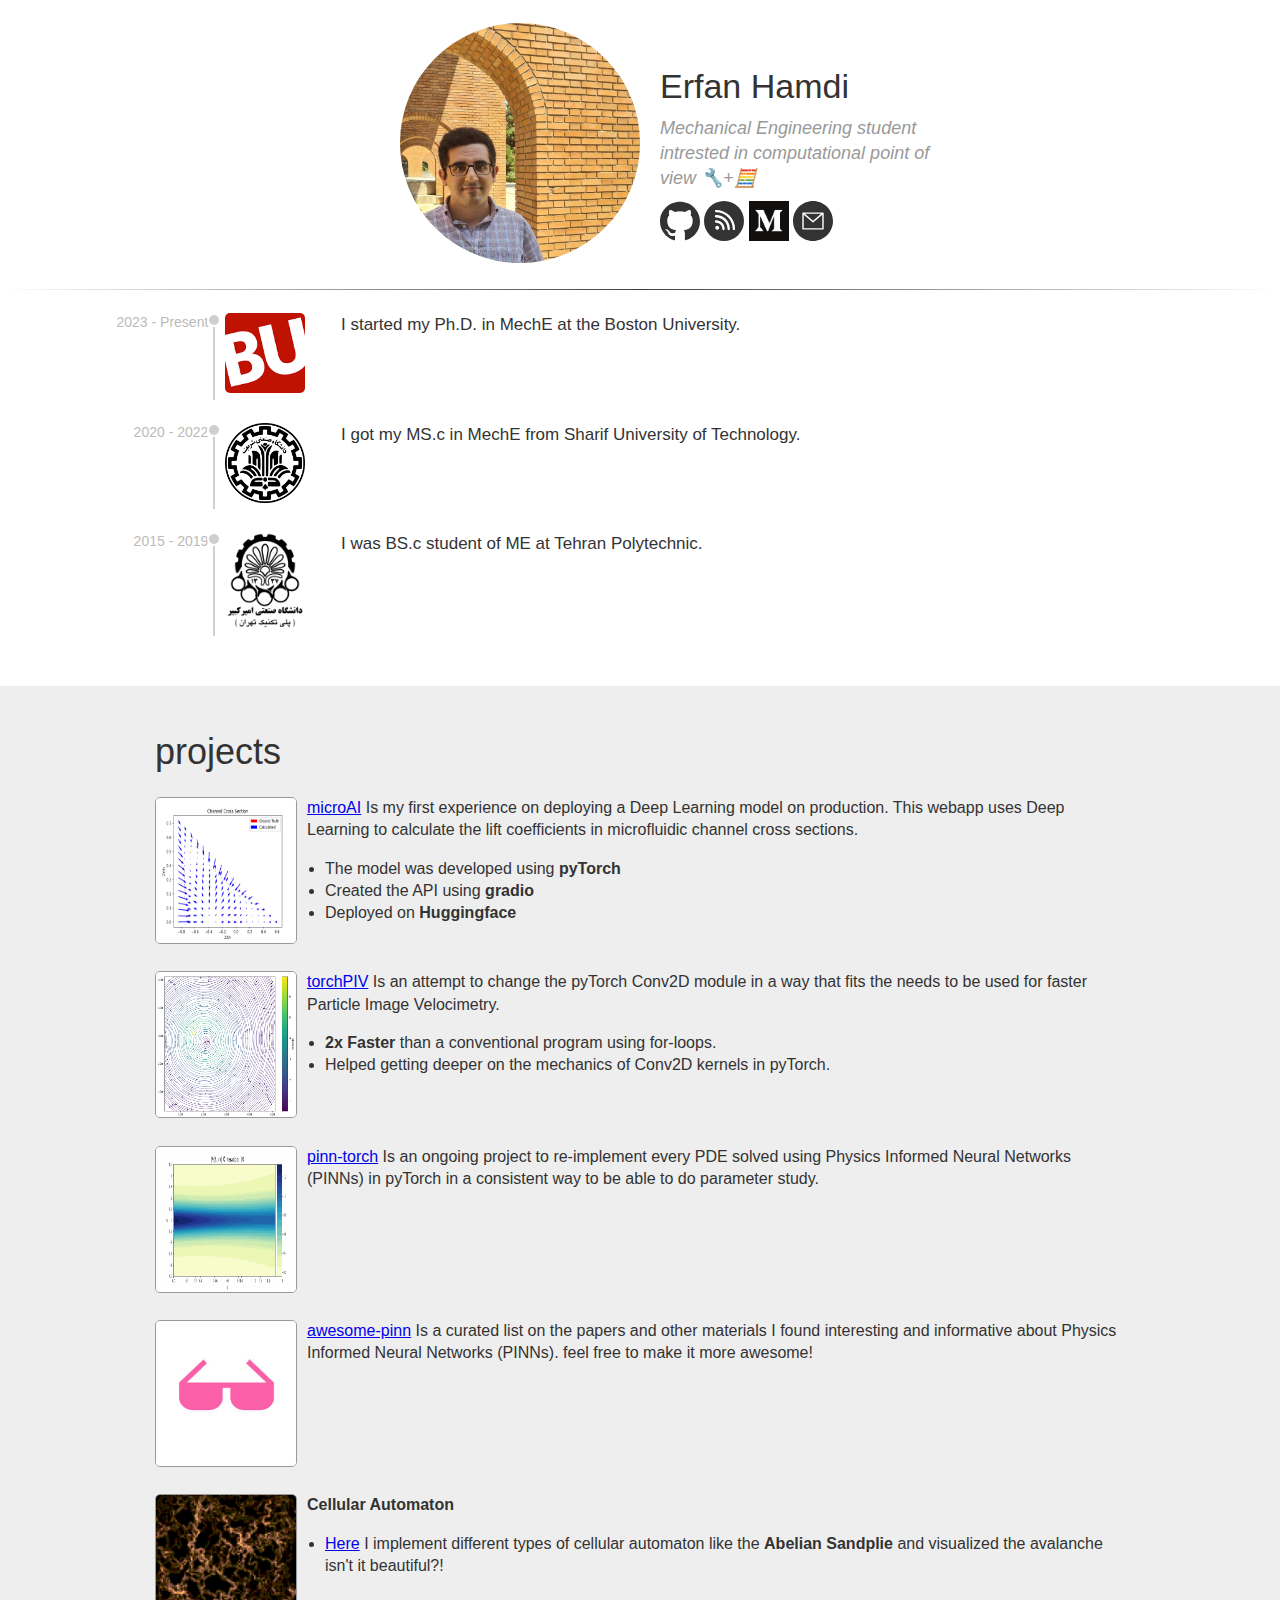
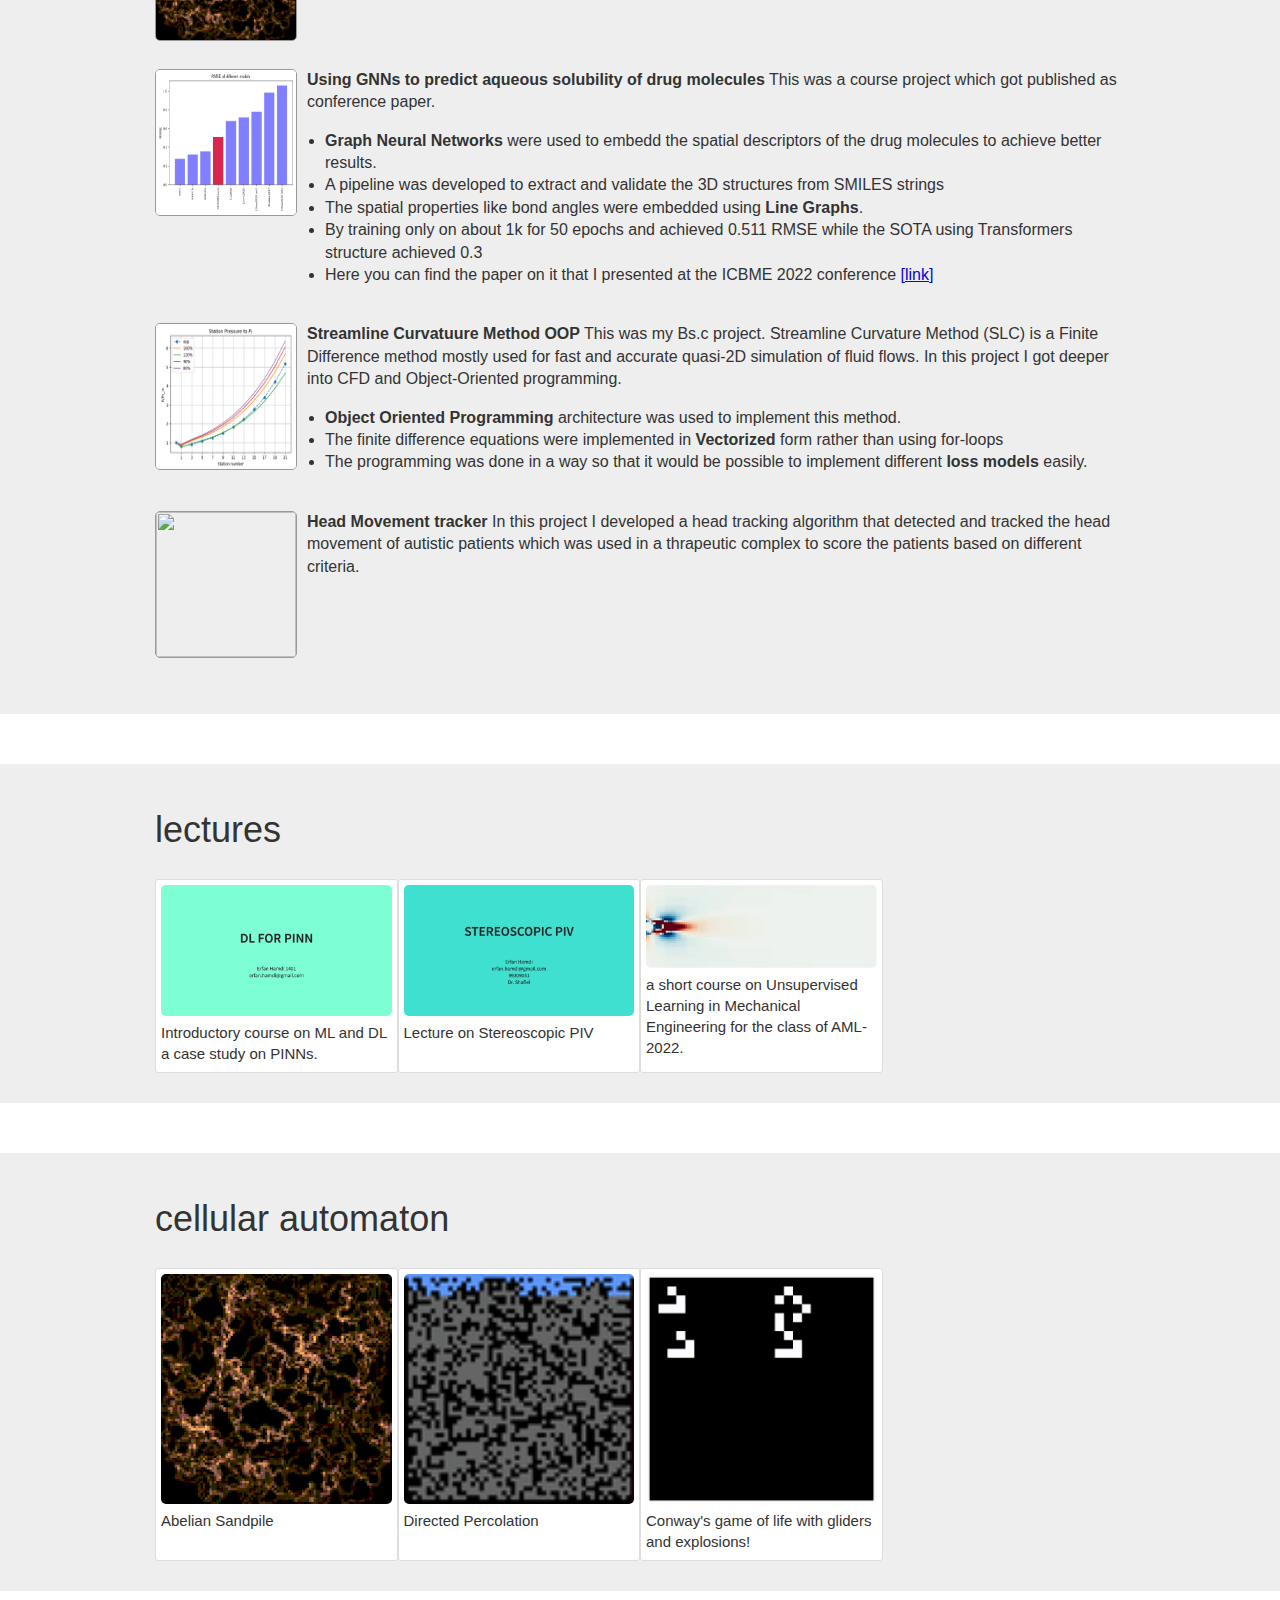
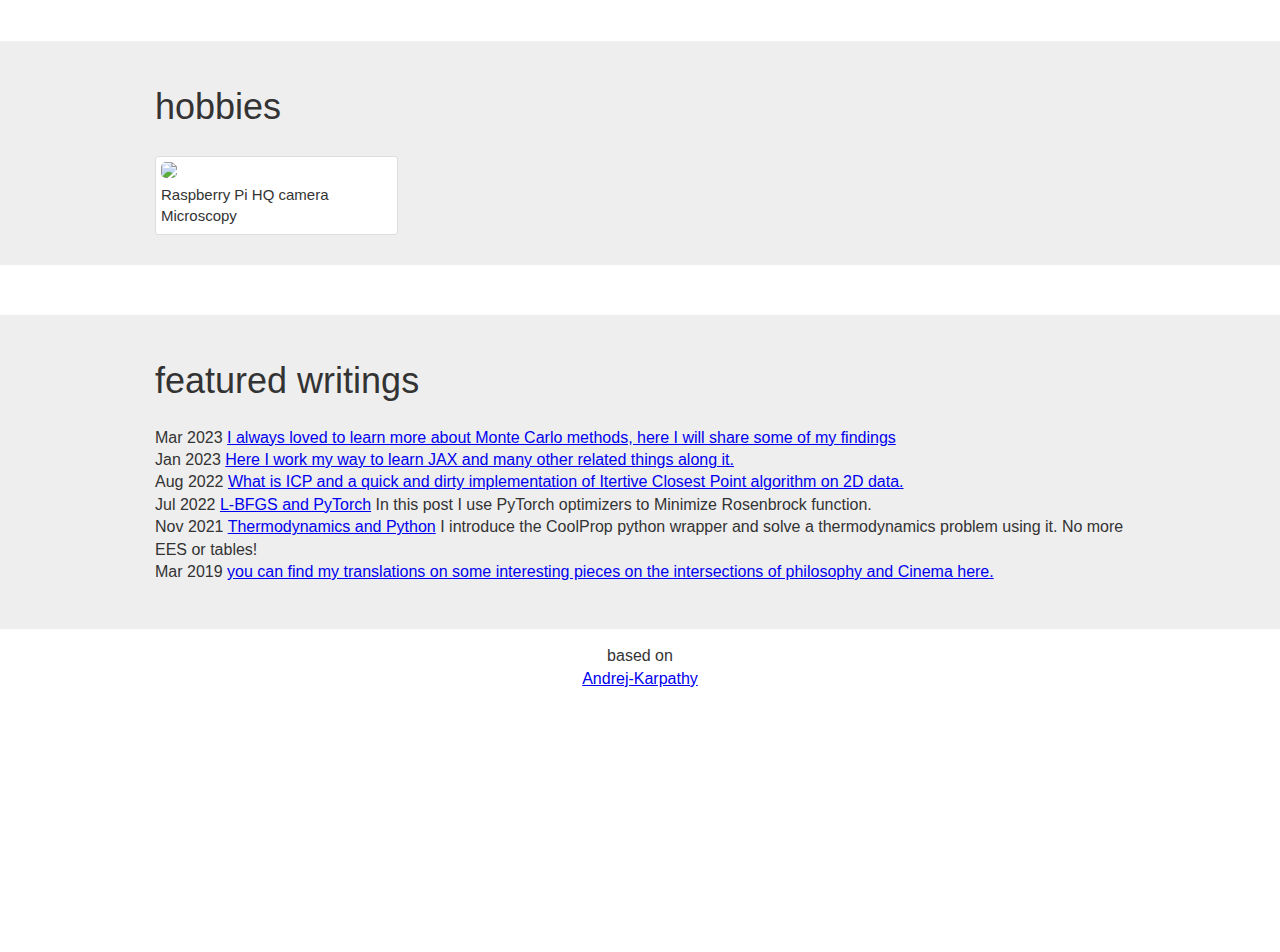
==== index.html @ 917ea9d3 "added bu to resume" ====
<!DOCTYPE html>
<!-- saved from url=(0020)https://karpathy.ai/ -->
<html lang="en"><head><meta http-equiv="Content-Type" content="text/html; charset=UTF-8">
    
    <meta name="viewport" content="width=device-width, initial-scale=1, shrink-to-fit=no">
    <title>Erfan Hamdi</title>
    <link rel="stylesheet" type="text/css" href="./erfan_files/style.css">
    <base target="_blank">
  </head>
  <body data-new-gr-c-s-check-loaded="14.1067.0" data-gr-ext-installed="">

    <!-- idea: have a javascript animated loss function converging in the header? :p -->
    <div id="dhead" class="container">
      <div class="row">
        <div id="dpic">
        <img src="./erfan_files/prof_pict.jpg" class="ppic">
        </div>
        <div id="ddesc">
          <h1>Erfan Hamdi</h1>
          <h2>Mechanical Engineering student intrested in computational point of view 🔧+🧮</h2>
          <div id="dico">
            <!-- <a href="https://twitter.com/karpathy"><img src="./erfan_files/ctwitter.svg" class="iico"></a> -->
            <a href="https://github.com/erfanhamdi"><img src="./erfan_files/cgithub.svg" class="iico"></a>
            <a href="https://erfanhamdi.github.io/"><img src="./erfan_files/crss.svg" class="iico"></a>
            <a href="https://medium.com/@erfan.hamdi"><img src="./erfan_files/medium.png" class="iico"></a>
            <img src="./erfan_files/cemail.svg" style="cursor: pointer;" class="iico" id="iemail" title="click to reveal">
          </div>
          <div id="demail"></div> <!-- will reveal email -->
        </div>
      </div>
    </div>

    <hr>

    <!-- <div id="history" class="container">
      <div class="entry row">
        <div class="timespan">
          2021 - 2022
        </div>
        <div class="ico">
          <div class="entry-dot"></div>
          <img src="./erfan_files/opal-logo.jpeg">
        </div>
        <div class="desc">
          <div class="htxt">
            </div>
        </div>
      </div> -->

      <div class="entry row">
        <div class="timespan">
          2023 - Present
        </div>
        <div class="ico">
          <div class="entry-dot"></div>
          <img src="./erfan_files/bu-logo.png">
        </div>
        <div class="desc">
          I started my Ph.D. in MechE at the Boston University.
        </div>
      </div>

      <div class="entry row">
        <div class="timespan">
          2020 - 2022
        </div>
        <div class="ico">
          <div class="entry-dot"></div>
          <img src="./erfan_files/sharif.png">
        </div>
        <div class="desc">
          I got my MS.c in MechE from Sharif University of Technology.
        </div>
      </div>

      <div class="entry row">
        <div class="timespan">
          2015 - 2019
        </div>
        <div class="ico">
          <div class="entry-dot"></div>
          <img src="./erfan_files/amirkabir.png">
        </div>
        <div class="desc">
          I was BS.c student of ME at Tehran Polytechnic. 
        </div>
      </div>
    </div>

    <!-- <div style="background-color: #eee; padding-top: 1px; margin-top: 10px;">
      <div id="featured-talks" class="container">
        <div class="ctitle">featured talks</div>
        <div class="row">
          <div class="card">
            <a href="https://www.therobotbrains.ai/who-is-andrej-karpathy">
              <div class="ccimg"><img src="./erfan_files/robotbrains.jpg"></div>
            </a>
            <div class="cdesc">Robot Brains podcast with Pieter Abbeel</div>
          </div>
          <div class="card">
            <a href="https://youtu.be/j0z4FweCy4M?t=2900">
              <div class="ccimg"><img src="./erfan_files/aiday.jpg"></div>
            </a>
            <div class="cdesc">Tesla AI Day 2021</div>
          </div>
          <div class="card">
            <a href="https://www.youtube.com/watch?v=g6bOwQdCJrc">
              <div class="ccimg"><img src="./erfan_files/cvpr2021.png"></div>
            </a>
            <div class="cdesc">AI for Full Self-Driving @ CVPR 2021</div>
          </div>
          <div class="card">
            <a href="https://www.youtube.com/watch?v=hx7BXih7zx8">
              <div class="ccimg"><img src="./erfan_files/scaledml2020.png"></div>
            </a>
            <div class="cdesc">AI for Full Self-Driving @ ScaledML 2020</div>
          </div>
          <div class="card">
            <a href="https://www.youtube.com/watch?v=Ucp0TTmvqOE&amp;feature=youtu.be&amp;t=6678">
              <div class="ccimg"><img src="./erfan_files/auto_2.38.42_narrow.png"></div>
            </a>
            <div class="cdesc">Tesla Autonomy Day 2019</div>
          </div>
          <div class="card">
            <a href="https://slideslive.com/38917690/multitask-learning-in-the-wilderness">
              <div class="ccimg"><img src="./erfan_files/multitask.png"></div>
            </a>
            <div class="cdesc">Multi-Task Learning in the Wilderness @ ICML 2019</div>
          </div>
          <div class="card">
            <a href="https://www.youtube.com/watch?v=oBklltKXtDE">
              <div class="ccimg"><img src="./erfan_files/pytorch_devcon_2019.jpg"></div>
            </a>
            <div class="cdesc">PyTorch at Tesla @ PyTorch DevCon 2019</div>
          </div>
          <div class="card">
            <a href="https://www.youtube.com/watch?v=y57wwucbXR8">
              <div class="ccimg"><img src="./erfan_files/software20.png"></div>
            </a>
            <div class="cdesc">Building the Software 2.0 stack @ Spark-AI 2018</div>
          </div>

          <div class="card">
            <a href="http://videos.re-work.co/videos/344-interview-with-andrej-karpathy-openai">
              <div class="ccimg"><img src="./erfan_files/rework.png"></div>
            </a>
            <div class="cdesc">2017 RE•WORK Summit with Nathan Benaich</div>
          </div>

          <div class="card">
            <a href="https://www.youtube.com/watch?v=xxu4IqwKw0w">
              <div class="ccimg"><img src="./erfan_files/deeplearningai.png"></div>
            </a>
            <div class="cdesc">2017 "Heroes of Deep Learning" with Andrew Ng</div>
          </div>

          <div class="card">
            <a href="https://www.youtube.com/watch?v=tqrcjHuNdmQ">
              <div class="ccimg"><img src="./erfan_files/drlbootcamp.png"></div>
            </a>
            <div class="cdesc">2017 Deep RL Bootcamp with Pieter Abbeel et al</div>
          </div>

          <div class="card">
            <a href="https://www.youtube.com/watch?v=u6aEYuemt0M">
              <div class="ccimg"><img src="./erfan_files/convlecture.png"></div>
            </a>
            <div class="cdesc">2016 Bay Area Deep Learning School: CNNs</div>
          </div>

          <div class="card">
            <a href="https://www.youtube.com/watch?v=CYwK8bQprBY">
              <div class="ccimg"><img src="./erfan_files/cvpr2016_talk.jpg"></div>
            </a>
            <div class="cdesc">Deep Learning Workshop @ CVPR 2016</div>
          </div>

          <div class="card">
            <a href="https://www.youtube.com/watch?v=qPcCk1V1JO8">
              <div class="ccimg"><img src="./erfan_files/rework_talk.jpg"></div>
            </a>
            <div class="cdesc">RE•WORK Deep Learning Summit 2016</div>
          </div>

          <div class="card">
            <a href="https://www.youtube.com/watch?v=8AnV7xAvpLQ&amp;feature=youtu.be&amp;t=4m15s">
              <div class="ccimg"><img src="./erfan_files/nvidia_gtc_2015.jpg"></div>
            </a>
            <div class="cdesc">NVIDIA GTC Keynote 2015 with Jensen Huang</div>
          </div>
        </div>
      </div>
    </div> -->


    <div style="background-color: #eee; padding-top: 1px; margin-top: 50px; padding-bottom: 30px;">
      <div id="pet-projects" class="container">
        <div class="ctitle">projects</div>
        
        <div class="project">
          <div class="pico"><img src="./erfan_files/quiver_plot_two.png"></div>
          <!-- <div class="pdesc"><a href="https://github.com/karpathy/micrograd">microAI</a> is a tiny scalar-valued autograd engine (with a bite! :)). It implements backpropagation (reverse-mode autodiff) over a dynamically built DAG and a small neural networks library on top of it with a PyTorch-like API.</div> -->
          <div class="pdesc"><a href=https://erfanhamdi.github.io/microAI/> microAI</a> Is my first experience on deploying a Deep Learning model on production. This webapp uses Deep Learning to calculate the lift coefficients in microfluidic channel cross sections.
            <ul><li>The model was developed using <b>pyTorch</b></li>
              <li>Created the API using <b>gradio</b></li>
              <li>Deployed on <b>Huggingface</b></li></ul></div>
              <div class="pend"></div>
            </div>
            
            <div class="project">
              <div class="pico"><img src="./erfan_files/piv_torch.png"></div>
              <div class="pdesc"><a href="https://github.com/erfanhamdi/torch_PIV">torchPIV</a> Is an attempt to change the pyTorch Conv2D module in a way that fits the needs to be used for faster Particle Image Velocimetry.
                <ul><li><b>2x Faster</b> than a conventional program using for-loops.</li>
                  <li>Helped getting deeper on the mechanics of Conv2D kernels in pyTorch.</li></ul></div>
                  <div class="pend"></div>
                </div>
                
                <div class="project">
                  <div class="pico"><img src="./erfan_files/convergence.gif"></div>
                  <div class="pdesc"><a href="https://github.com/erfanhamdi/pinn-torch">pinn-torch</a> Is an ongoing project to re-implement every PDE solved using Physics Informed Neural Networks (PINNs) in pyTorch in a consistent way to be able to do parameter study.</div>
                  <div class="pend"></div>
                </div>
                <div class="project">
                  <div class="pico"><img src="./erfan_files/awesome.jpeg"></div>
                  <div class="pdesc"><a href="https://github.com/erfanhamdi/awesome-pinn">awesome-pinn</a> Is a curated list on the papers and other materials I found interesting and informative about Physics Informed Neural Networks (PINNs). feel free to make it more awesome!</div>
                  <div class="pend"></div>
                </div>      

                <div class="project">
                  <div class="pico"><img src="./erfan_files/sandpile_copper.gif"></div>
                  <div class="pdesc"><b>Cellular Automaton</b>
                    <ul><li><a href="https://github.com/erfanhamdi/cphy_problems/blob/main/abelian_sandpile/README.md">Here</a> I implement different types of cellular automaton like the <b>Abelian Sandplie</b> and visualized the avalanche isn't it beautiful?!</li>
                    </ul></div>
                      <div class="pend"></div>
                    </div>
                
                <div class="project">
                  <div class="pico"><img src="./erfan_files/gnn3.png"></div>
                  <div class="pdesc"><b>Using GNNs to predict aqueous solubility of drug molecules</b> This was a course project which got published as conference paper.
                    <ul><li><b>Graph Neural Networks</b> were used to embedd the spatial descriptors of the drug molecules to achieve better results.</li>
                      <li>A pipeline was developed to extract and validate the 3D structures from SMILES strings</li>
                      <li>The spatial properties like bond angles were embedded using <b>Line Graphs</b>.</li>
                      <li>By training only on about 1k for 50 epochs and achieved 0.511 RMSE while the SOTA using Transformers structure achieved 0.3</li>
                      <li>Here you can find the paper on it that I presented at the ICBME 2022 conference <a href="https://scholar.google.com/citations?view_op=view_citation&hl=en&user=sExOzpQAAAAJ&citation_for_view=sExOzpQAAAAJ:UeHWp8X0CEIC">[link]</a>
                    </ul></div>
                      <div class="pend"></div>
                    </div>

                <div class="project">
                  <div class="pico"><img src="./erfan_files/slc.png"></div>
                  <div class="pdesc"><b>Streamline Curvatuure Method OOP</b> This was my Bs.c project. Streamline Curvature Method (SLC) is a Finite Difference method mostly used for fast and accurate quasi-2D simulation of fluid flows. In this project I got deeper into CFD and Object-Oriented programming.
                    <ul><li><b>Object Oriented Programming</b> architecture was used to implement this method.</li>
                      <li>The finite difference equations were implemented in <b>Vectorized</b> form rather than using for-loops</li>
                      <li>The programming was done in a way so that it would be possible to implement different <b>loss models</b> easily.</li></ul></div>
                      <div class="pend"></div>
                    </div>
                  
                
                <div class="project">
                  <div class="pico"><img src="./erfan_files/follow_the_line.gif"></div>
                  <div class="pdesc"><b>Head Movement tracker</b> In this project I developed a head tracking algorithm that detected and tracked the head movement of autistic patients which was used in a thrapeutic complex to score the patients based on different criteria.
                  </div>
                      <div class="pend"></div>
                    </div>
                  </div>      
                </div>
                
                <!-- <div style="background-color: #eee; padding-top: 1px; margin-top: 50px; padding-bottom: 30px;">
                <div class="container">
                <div class="ctitle">lectures</div>

                  <div style="margin-top: 40pt; width: 50%; float: left;">
                  <figure>
                    <img src="./erfan_files/dlpinn.png" style="max-width:40%; border-radius:10px;">
                  <figcaption style="font-size: 15px;"> An introductory course on Machine Learning and Deep Learning a case study on PINNs.</figcaption>
                  </figure>
                  </div>

                  <div style="margin-top: 40pt; width: 50%; float: left;">
                    <figure>
                      <img src="./erfan_files/dlpinn.png" style="max-width:40%; border-radius:10px;">
                    <figcaption style="font-size: 15px;"> An introductory course on Machine Learning and Deep Learning a case study on PINNs.</figcaption>
                    </figure>
                    </div>
                </div>
              </div> -->
                
    <div style="background-color: #eee; padding-top: 1px; margin-top: 50px; padding-bottom: 30px;">
      <div class="container">
        <div class="ctitle">lectures</div>
<!-- fdf
        <div style="width: 50%; float: left;">
          <figure>
            <img src="./erfan_files/dlpinn.png" style="max-width:40%; border-radius:10px;">
          <figcaption style="font-size: 15px;"> An introductory course on Machine Learning and Deep Learning a case study on PINNs.</figcaption>
          </figure>
          </div> -->

          <div class="row">
            <div class="card">
              <a href="reveal_js_pres/ML_DL_PINN/index.html">
                <div class="ccimg"><img src="./erfan_files/dlpinn.png"></div>
              </a>
              <div class="cdesc">Introductory course on ML and DL a case study on PINNs.</div>
            </div>

              <div class="card">
                <a href="reveal_js_pres/PIV/index.html">
                  <div class="ccimg"><img src="./erfan_files/stereoscopicPIV.png"></div>
                </a>
                <div class="cdesc">Lecture on Stereoscopic PIV</div>
              </div>

              <div class="card">
                <a href="https://colab.research.google.com/drive/1lXcbajxRU-yDQmFO81ljwpp2Dw2L067q?usp=sharing">
                  <div class="ccimg"><img src="./erfan_files/vonkarman_inf.gif"></div>
                </a>
                <div class="cdesc">a short course on Unsupervised Learning in Mechanical Engineering for the class of AML-2022.</div>
              </div>
<!-- 
          <div style="width: 50%; float: left;">
            <figure>
              <img src="./erfan_files/dlpinn.png" style="max-width:40%; border-radius:10px;">
            <figcaption style="font-size: 15px;"> An introductory course on Machine Learning and Deep Learning a case study on PINNs.</figcaption>
            </figure>
            </div> -->


      </div>
      </div>
    </div>

    <div style="background-color: #eee; padding-top: 1px; margin-top: 50px; padding-bottom: 30px;">
      <div class="container">
        <div class="ctitle">cellular automaton</div>
<!-- fdf
        <div style="width: 50%; float: left;">
          <figure>
            <img src="./erfan_files/dlpinn.png" style="max-width:40%; border-radius:10px;">
          <figcaption style="font-size: 15px;"> An introductory course on Machine Learning and Deep Learning a case study on PINNs.</figcaption>
          </figure>
          </div> -->

          <div class="row">
            <div class="card">
              <a href="https://github.com/erfanhamdi/cphy_problems/blob/main/abelian_sandpile/README.md">
                <div class="ccimg"><img src="./erfan_files/sandpile_copper.gif"></div>
              </a>
              <div class="cdesc">Abelian Sandpile</div>
            </div>

              <div class="card">
                <a href="https://github.com/erfanhamdi/cphy_problems/blob/main/percolation/README.md">
                  <div class="ccimg"><img src="./erfan_files/percolation.gif"></div>
                </a>
                <div class="cdesc">Directed Percolation</div>
              </div>

              <div class="card">
                <a href="https://github.com/erfanhamdi/cphy_problems/blob/main/game_of_life/README.md">
                  <div class="ccimg"><img src="./erfan_files/game_of_life.gif"></div>
                </a>
                <div class="cdesc">Conway's game of life with gliders and explosions!</div>
              </div>
<!-- 
          <div style="width: 50%; float: left;">
            <figure>
              <img src="./erfan_files/dlpinn.png" style="max-width:40%; border-radius:10px;">
            <figcaption style="font-size: 15px;"> An introductory course on Machine Learning and Deep Learning a case study on PINNs.</figcaption>
            </figure>
            </div> -->


      </div>
      </div>
    </div>

    <div style="background-color: #eee; padding-top: 1px; margin-top: 50px; padding-bottom: 30px;">
      <div class="container">
        <div class="ctitle">hobbies</div>
<!-- fdf
        <div style="width: 50%; float: left;">
          <figure>
            <img src="./erfan_files/dlpinn.png" style="max-width:40%; border-radius:10px;">
          <figcaption style="font-size: 15px;"> An introductory course on Machine Learning and Deep Learning a case study on PINNs.</figcaption>
          </figure>
          </div> -->

          <div class="row">
            <div class="card">
              <a href="./blog_posts/rpi_hq/rpi_hq.html">
                <div class="ccimg"><img src="./erfan_files/g_before.png"></div>
              </a>
              <div class="cdesc">Raspberry Pi HQ camera Microscopy</div>
            </div>

<!-- 
          <div style="width: 50%; float: left;">
            <figure>
              <img src="./erfan_files/dlpinn.png" style="max-width:40%; border-radius:10px;">
            <figcaption style="font-size: 15px;"> An introductory course on Machine Learning and Deep Learning a case study on PINNs.</figcaption>
            </figure>
            </div> -->


      </div>
      </div>
    </div>

    <div style="background-color: #eee; padding-top: 1px; margin-top: 50px; padding-bottom: 30px;">
      <div class="container">
        <div class="ctitle">featured writings</div>
        <ul class="nodot">
          <li>Mar 2023 <a href="./blog_posts/mc/mc.html">I always loved to learn more about Monte Carlo methods, here I will share some of my findings</a></li> 
          <li>Jan 2023 <a href="./blog_posts/jax_roadmap_dir/jax_tut.html">Here I work my way to learn JAX and many other related things along it.</a></li>
          <li>Aug 2022 <a href="./blog_posts/icp/icp-2d.html">What is ICP and a quick and dirty implementation of Itertive Closest Point algorithm on 2D data.</a></li>
          <li>Jul 2022 <a href="./blog_posts/l-bfgs/lbfgs.html">L-BFGS and PyTorch</a> In this post I use PyTorch optimizers to Minimize Rosenbrock function.</li>
          <li>Nov 2021 <a href="https://medium.com/@erfan.hamdi/thermodynamics-and-python-packages-5b36228600f0">Thermodynamics and Python</a> I introduce the CoolProp python wrapper and solve a thermodynamics problem using it. No more EES or tables!</li>
          <li>Mar 2019 <a href="http://falsafidan.com/author/hamdi/">you can find my translations on some interesting pieces on the intersections of philosophy and Cinema here. </a></li>
        </ul>
      </div>
      </div>




    <!-- <div class="container">
      <div class="ctitle">publications</div>

      <div class="pub">
        <div class="pub-title"><a href="http://proceedings.mlr.press/v70/shi17a/shi17a.pdf">World of Bits: An Open-Domain Platform for Web-Based Agents</a></div>
        <div class="pub-venue">ICML 2017</div>
        <div class="pub-authors">Tianlin (Tim) Shi, erfan, Linxi (Jim) Fan, Jonathan Hernandez, Percy Liang</div>
      </div>

      <div class="pub">
        <div class="pub-title"><a href="https://openreview.net/pdf?id=BJrFC6ceg">PixelCNN++: A PixelCNN Implementation with Discretized Logistic Mixture Likelihood and Other Modifications</a></div>
        <div class="pub-venue">ICLR 2017</div>
        <div class="pub-authors">Tim Salimans, erfan, Xi Chen, Diederik P. Kingma, and Yaroslav Bulatov</div>
      </div>

      <div class="pub">
        <div class="pub-title"><a href="https://cs.stanford.edu/people/karpathy/main.pdf">Connecting Images and Natural Language (PhD thesis)</a></div>
        <div class="pub-venue">2016</div>
        <div class="pub-authors">erfan</div>
      </div>

      <div class="pub">
        <div class="pub-title"><a href="https://cs.stanford.edu/people/karpathy/densecap/">DenseCap: Fully Convolutional Localization Networks for Dense Captioning</a></div>
        <div class="pub-venue">CVPR 2016 (Oral)</div>
        <div class="pub-authors">Justin Johnson*, erfan*, Li Fei-Fei</div>
      </div>

      <div class="pub">
        <div class="pub-title"><a href="http://arxiv.org/abs/1506.02078">Visualizing and Understanding Recurrent Networks</a></div>
        <div class="pub-venue">ICLR 2016 Workshop</div>
        <div class="pub-authors">erfan*, Justin Johnson*, Li Fei-Fei</div>
      </div>

      <div class="pub">
        <div class="pub-title"><a href="http://cs.stanford.edu/people/karpathy/deepimagesent/">Deep Visual-Semantic Alignments for Generating Image Descriptions</a></div>
        <div class="pub-venue">CVPR 2015 (Oral)</div>
        <div class="pub-authors">erfan, Li Fei-Fei</div>
      </div>

      <div class="pub">
        <div class="pub-title"><a href="http://arxiv.org/abs/1409.0575">ImageNet Large Scale Visual Recognition Challenge</a></div>
        <div class="pub-venue">IJCV 2015</div>
        <div class="pub-authors">Olga Russakovsky, Jia Deng, Hao Su, Jonathan Krause, Sanjeev Satheesh, Sean Ma, Zhiheng Huang, erfan, Aditya Khosla, Michael Bernstein, Alexander C. Berg, Li Fei-Fei</div>
      </div>

      <div class="pub">
        <div class="pub-title"><a href="https://cs.stanford.edu/people/karpathy/nips2014.pdf">Deep Fragment Embeddings for Bidirectional Image-Sentence Mapping</a></div>
        <div class="pub-venue">NIPS 2014</div>
        <div class="pub-authors">erfan, Armand Joulin, Li Fei-Fei</div>
      </div>

      <div class="pub">
        <div class="pub-title"><a href="https://cs.stanford.edu/people/karpathy/deepvideo/">Large-Scale Video Classification with Convolutional Neural Networks</a></div>
        <div class="pub-venue">CVPR 2014 (Oral)</div>
        <div class="pub-authors">erfan, George Toderici, Sanketh Shetty, Thomas Leung, Rahul Sukthankar, Li Fei-Fei</div>
      </div>

      <div class="pub">
        <div class="pub-title"><a href="http://nlp.stanford.edu/~socherr/SocherKarpathyLeManningNg_TACL2013.pdf">Grounded Compositional Semantics for Finding and Describing Images with Sentences</a></div>
        <div class="pub-venue">TACL 2013</div>
        <div class="pub-authors">Richard Socher, erfan, Quoc V. Le, Christopher D. Manning, Andrew Y. Ng</div>
      </div>

      <div class="pub">
        <div class="pub-title"><a href="https://cs.stanford.edu/~karpathy/discovery/">Object Discovery in 3D scenes via Shape Analysis</a></div>
        <div class="pub-venue">ICRA 2013</div>
        <div class="pub-authors">erfan, Stephen Miller, Li Fei-Fei</div>
      </div>

      <div class="pub">
        <div class="pub-title"><a href="http://cs.stanford.edu/people/karpathy/nips2012.pdf">Emergence of Object-Selective Features in Unsupervised Feature Learning</a></div>
        <div class="pub-venue">NIPS 2012</div>
        <div class="pub-authors">Adam Coates, erfan, Andrew Ng</div>
      </div>

      <div class="pub">
        <div class="pub-title"><a href="https://www.cs.ubc.ca/~van/papers/2012-AI-curriculum/index.html">Curriculum Learning for Motor Skills</a></div>
        <div class="pub-venue">AI 2012</div>
        <div class="pub-authors">erfan, Michiel van de Panne</div>
      </div>

      <div class="pub">
        <div class="pub-title"><a href="http://www.cs.ubc.ca/~van/papers/2011-TOG-quadruped/index.html">Locomotion Skills for Simulated Quadrupeds</a></div>
        <div class="pub-venue">SIGGRAPH 2011</div>
        <div class="pub-authors">Stelian Coros, erfan, Benjamin Jones, Lionel Reveret, Michiel van de Panne</div>
      </div>

      <div>
        <br>
        Also on <a href="https://scholar.google.com/citations?user=l8WuQJgAAAAJ&amp;hl=en&amp;oi=ao">Google Scholar</a>
      </div>
    </div>

    <div class="container">
      <div class="ctitle">misc unsorted</div>
      <ul style="padding-left: 10px;">
        <li><a href="https://web.eecs.umich.edu/~justincj/">Justin Johnson</a> and I held a reading group on Clubhouse. See <a href="https://www.youtube.com/watch?v=gMc90bqHMSM">YouTube</a> or as <a href="https://podcasts.apple.com/us/podcast/deep-learning-deep-dive/id1555309024">podcast</a>.</li>
        <li>I joined the 2020 edition of MIT Technology Review's <a href="https://www.technologyreview.com/innovators-under-35/2020/">35 Innovators Under 35</a></li>
        <li>My <a href="http://karpathy.github.io/">primary blog</a> and my <a href="https://medium.com/@karpathy">other blog</a></li>
        <li>I like and use <a href="https://www.goodreads.com/user/show/13472185-andrej-karpathy">Goodreads</a> for keeping track of reading, janky as it is.</li>
        <li>I used to use <a href="https://www.quora.com/session/Andrej-Karpathy/1">Quora</a>. I do not think they made the right choice with aggressive paywalls.</li>
        <li><a href="http://lossfunctions.tumblr.com/">Loss function Tumblr</a> :D! My collection of funny loss functions.</li>
        <li>Some advice for <a href="https://cs.stanford.edu/people/karpathy/advice.html">undergrads</a> and advice for those <a href="http://karpathy.github.io/2016/09/07/phd/">considering or pursuing a PhD</a></li>
        <li><a href="https://www.nytimes.com/2014/11/18/science/researchers-announce-breakthrough-in-content-recognition-software.html?_r=0">New York Times article</a> covering my PhD image captioning work.</li>
        <li>MIT Technology Review <a href="https://www.technologyreview.com/2016/03/28/161299/hot-commodity/">amusing article</a> from a long time ago.</li>
        <li>Long ago <a href="https://www.datascienceweekly.org/data-scientist-interviews/training-deep-learning-models-browser-andrej-karpathy-interview">interview with data science weekly</a>.</li>
        <li>t-SNE visualization of <a href="https://cs.stanford.edu/people/karpathy/cnnembed/">CNN codes for ImageNet</a>, pretty!</li>
        <li>A long time ago I was really into Rubik's Cubes. I learned to solve them in about 17 seconds and then, frustrated by lack of learning resources, created <a href="https://www.youtube.com/user/badmephisto/featured">YouTube videos</a> explaining the Speedcubing methods. These went on to become relatively popular. There's also my long dead <a href="http://badmephisto.com/">cubing page</a>. Oh, and a video of me at a <a href="https://www.facebook.com/karpathy/videos/715094857292/">Rubik's cube competition</a> :)</li>
        <li>0 frameworks were used to make this simple responsive website because I am becoming seriously allergic to <a href="https://motherfuckingwebsite.com/">500-pound websites</a>. This one is pure HTML and CSS in two static files and that's it. </li>
      </ul>
    </div> -->
    <footer style="text-align: center;">
      <p>based on<br>
      <a href="https://karpathy.ai/">Andrej-Karpathy</a></p>
    </footer>
    <br><br><br><br><br><br><br><br><br><br><br>

    <!-- attempt hiding from spambots :p -->
    <script type="text/javascript">
      var e_is_shown = false;
      document.getElementById('iemail').addEventListener("click", function(){
        let demail = document.getElementById('demail');
        demail.innerHTML = 'erfan.hamdi' + ' _at_ ' + 'gmail' + '.com';
        demail.style.opacity = e_is_shown ? 0 : 1;
        e_is_shown = !e_is_shown;
      })
    </script>
  
</body><grammarly-desktop-integration data-grammarly-shadow-root="true"></grammarly-desktop-integration></html>
---- erfan_files/style.css ----
body {
    margin: 0;
    padding: 0;
    background-color: white;
    font-family: sans-serif;
    font-size: 16px;
    line-height: 1.4;
    color: #333;
}

/* Layout */
.container {
    margin-left: auto;
    margin-right: auto;
    padding-left: 15px;
    padding-right: 15px;
}
@media (min-width: 992px) {
    .container {
        width: 970px;
     }
}
.row {
    display: grid;
    grid-template-columns: repeat(12, 1fr);
    margin-top: 23px;
}

/* Props */
#dhead {
    margin-top: 20px;
}
#dpic {
    grid-column: span 6;
    text-align: right;
}
#ddesc {
    padding-top: 40px;
    padding-left: 20px;
    grid-column: span 6;
}
@media (max-width: 991px) {
    #dpic {
      grid-column: span 12;
      text-align: center;
    }
    #ddesc {
      grid-column: span 12;
      padding-top: 20px;
      text-align: center;
    }
}
h1 {
    font-size: 34px;
    font-weight: normal;
    padding: 0;
    margin: 0;
}
h2 {
    font-weight: normal;
    font-style: italic;
    color: #999;
    font-size: 18px;
    padding: 0;
    margin: 5px 0 10px 0;
}
@media (min-width: 992px) {
    h2 {
        max-width: 300px;
    }
}
#dpic img {
    width: 240px;
    height: 240px;
    border-radius: 120px;
}
.iico {
    width: 40px;
    height: 40px;
}
#demail {
    margin-top: 10px;
    color: #555;
    opacity: 0;
    transition: opacity 0.7s;
}
hr {
    height: 1px;
    background-image: -webkit-linear-gradient(left, rgba(0,0,0,0), rgba(0,0,0,0.75), rgba(0,0,0,0));
    background-image:    -moz-linear-gradient(left, rgba(0,0,0,0), rgba(0,0,0,0.75), rgba(0,0,0,0));
    background-image:     -ms-linear-gradient(left, rgba(0,0,0,0), rgba(0,0,0,0.75), rgba(0,0,0,0));
    background-image:      -o-linear-gradient(left, rgba(0,0,0,0), rgba(0,0,0,0.75), rgba(0,0,0,0));
    padding: 0;
    margin: 20px 0px 20px 0px;
    border: 0;
}
.ico {
    grid-column: span 1;
    vertical-align: center;
    border-left: 2px solid #cfcfcf;
    position: relative;
}
.ico img {
    border-radius: 5px;
    border-bottom: 100px    ;
    width: 100%;
    max-width: 80px;
    margin-left: 10px;
}
.desc {
    grid-column: span 6;
    vertical-align: top;
    font-size: 17px;
    padding-left: 21px;
    padding-bottom: 12px;
}
.entry {
}
.entry-dot {
    position: absolute;
    top: 0px;
    left: -8px;
    width: 10px;
    height: 10px;
    border-radius: 7px;
    background-color: #cfcfcf;
    border: 2px solid white;
}
.timespan {
    grid-column: span 2;
    font-size: 14px;
    text-align: right;
    padding-right: 5px;
    color: #bbb;
}
.hassets {
    position: relative;
}
@media (max-width: 991px) {
    .hassets {
        display: none;
    }
}
.hasset {
    position: absolute;
    margin: 0;
    padding: 0;
}
.ctitle {
    font-size: 36px;
    margin-bottom: 20px;
    margin-top: 40px;
}
#featured-talks .row {
    grid-column-gap: 10px;
    grid-row-gap: 10px;
    padding-bottom: 30px;
}
.card {
    grid-column: span 3;
    vertical-align: top;
    background-color: #eee;
    border: 1px solid #ddd;
    border-radius: 3px;
    padding: 5px;
    background-color: white;
    padding-bottom: 10px;
}
@media (max-width: 991px) {
    .card {
        grid-column: span 6;
    }
    #featured-talks .row {
        grid-column-gap: 5px;
        grid-row-gap: 5px;
    }
}
.card img {
    border-radius: 5px;
    width: 100%;
}
.cdesc {
    height: 30px;
    vertical-align: top;
    margin-bottom: 10px;
    font-size: 15px;
}
@media (max-width: 768px) {
    .cdesc {
        font-size: 14px;
        padding-bottom: 10px;
    }
}
#pet-projects .row {
    grid-column-gap: 10px;
    grid-row-gap: 10px;
}
.project {
    margin-bottom: 10px;
    padding-bottom: 10px;
    border-bottom: 1px solid #eee;
}
.pico {
    float: left;
    margin-right: 10px;
}
.pdesc {
    margin-left: 130px;
}
.pend {
    clear: both;
}
.pico img {
    height: 145px;
    width: 140px;
    border-radius: 5px;
    border: 1px solid #999;
}
.pub {
    font-size: 14px;
    border-left: 4px solid #aaa;
    padding: 2px 0px 2px 10px;
    margin-bottom: 10px;
}
.pub-title {
    display: inline;
    color: #333;
}
.pub-venue {
    display: inline;
    color: #090;
}
.pub-authors {
    display: block;
    color: #900;
}
.tul {
    text-align: center;
    padding: 0;
}
.til {
    display: inline-block;
    padding: 3px 15px 3px 15px;
    margin-bottom: 5px;
}
.tilb {
    border-right: 1px solid #ccc;
}
.nodot {
    list-style-type: none;
    padding-left: 0;
}
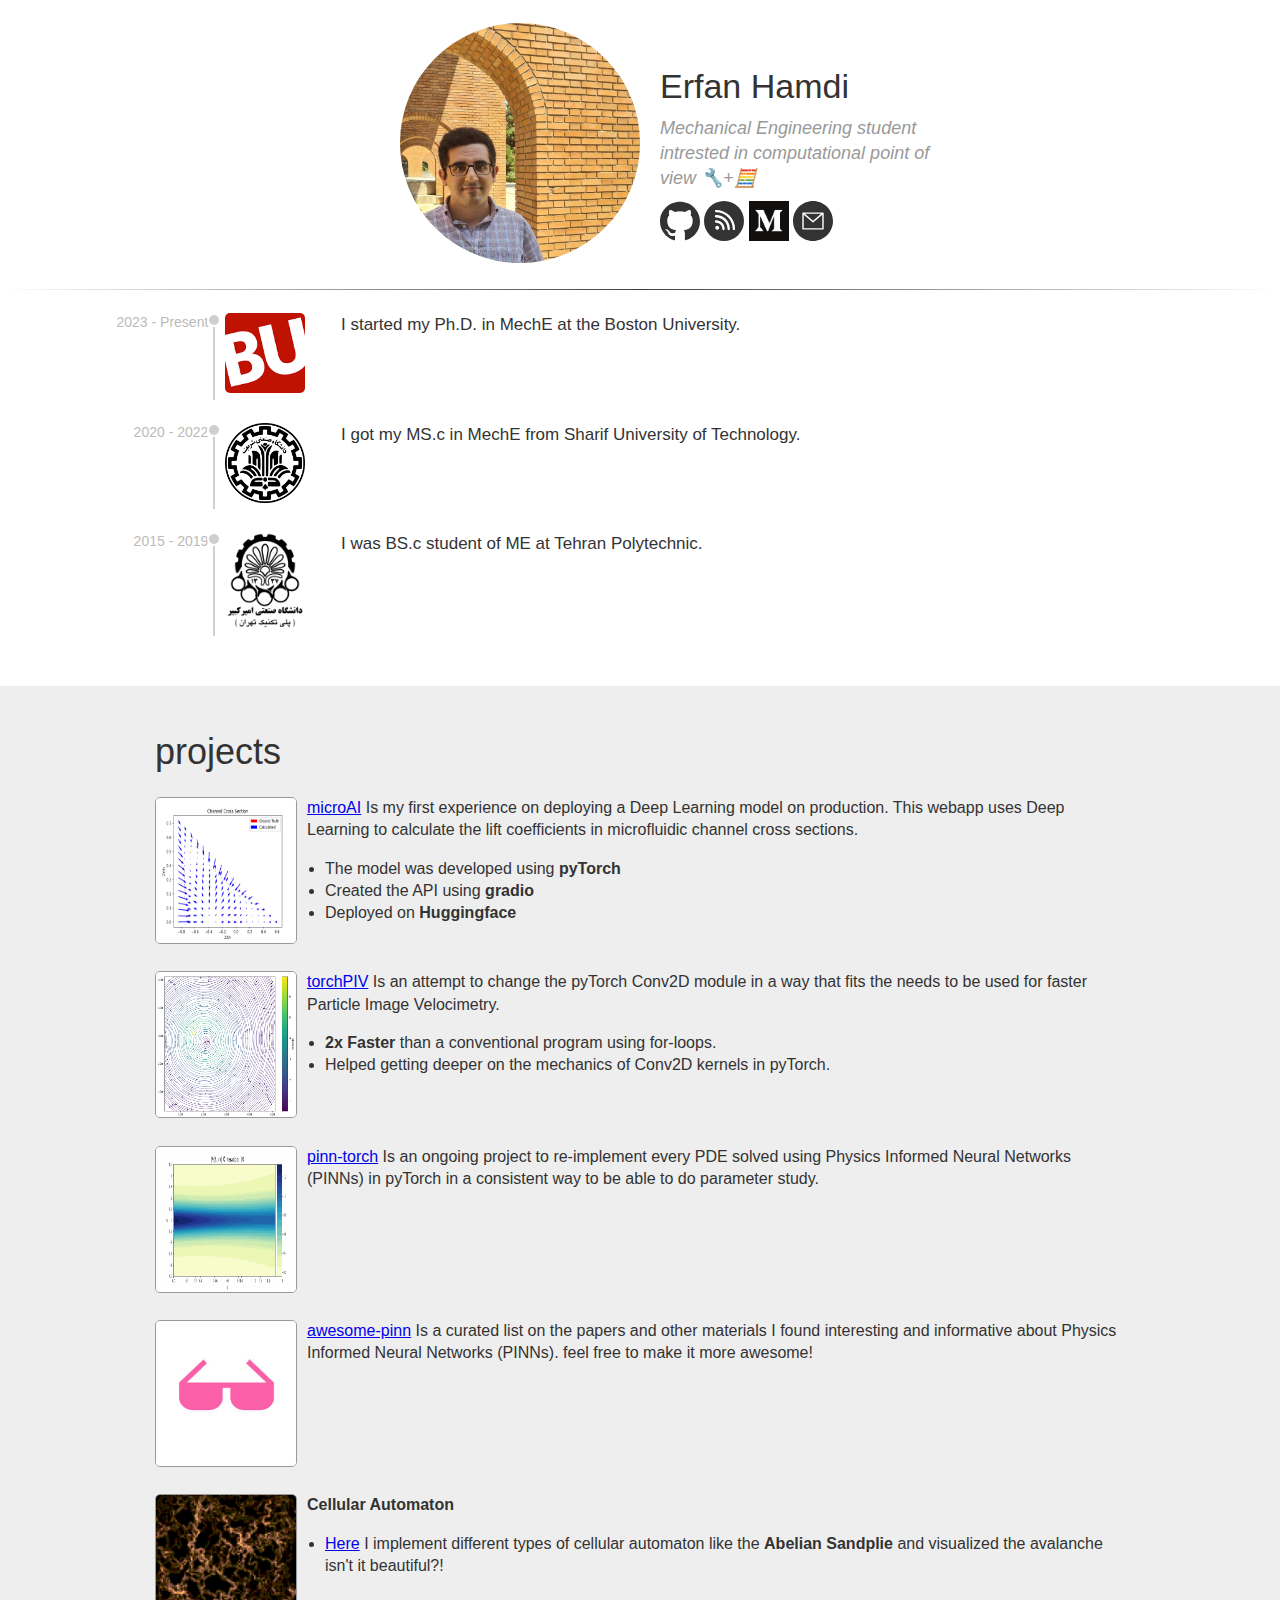
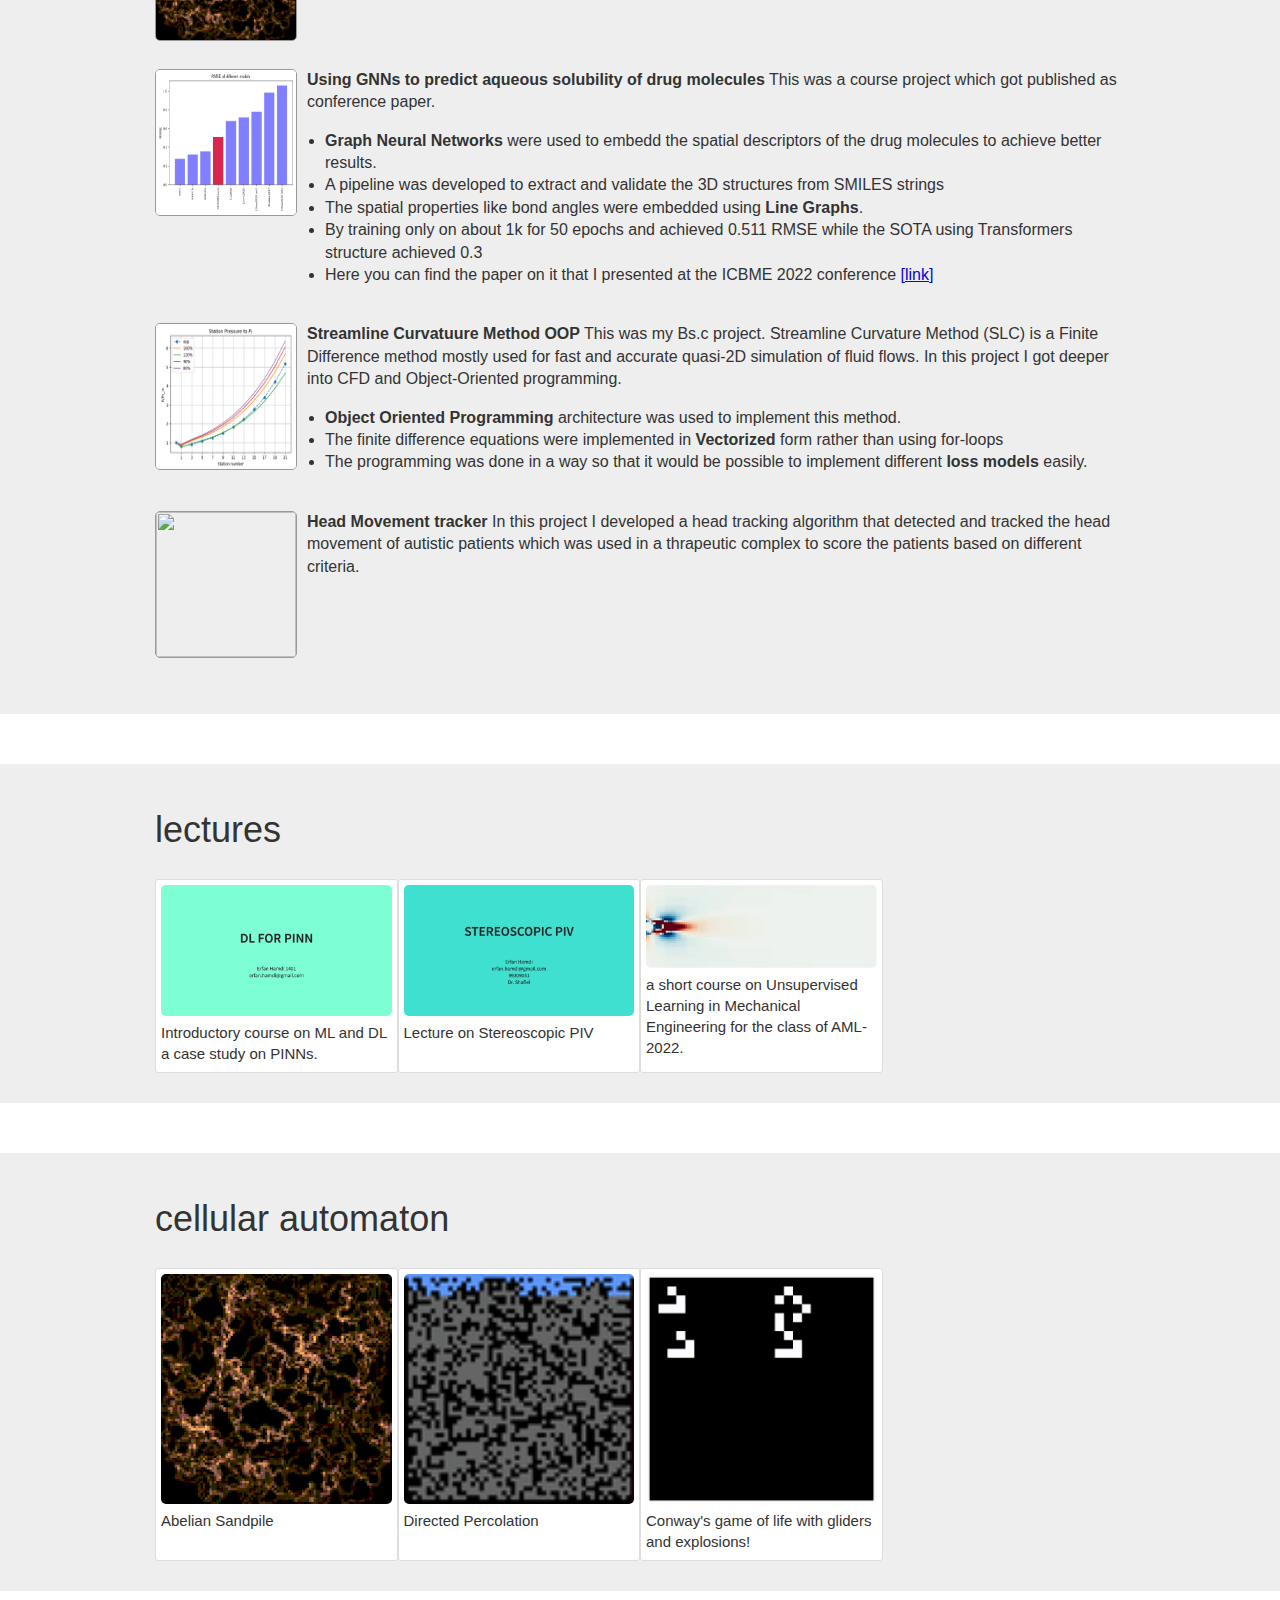
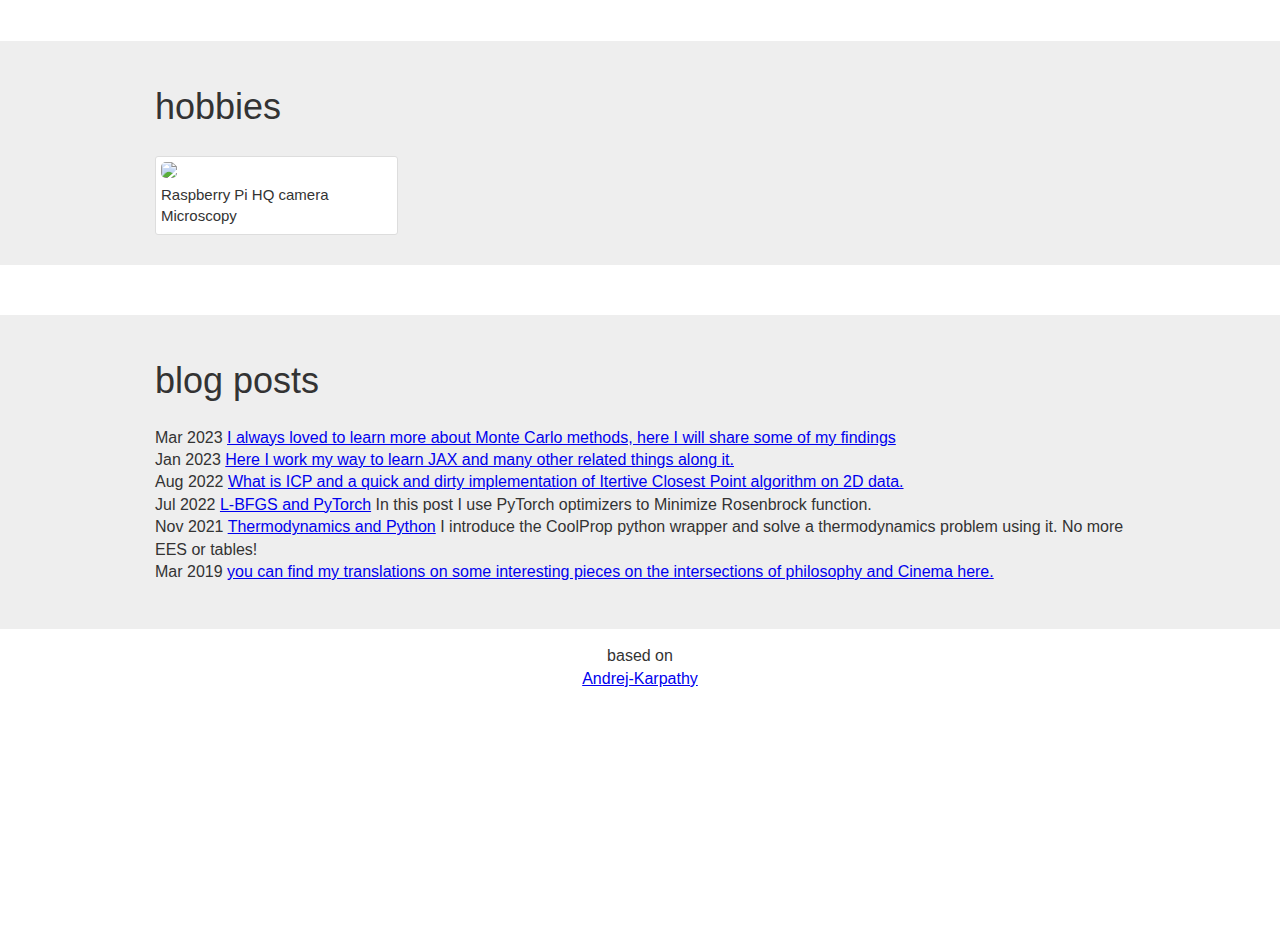
==== commit e95328e5: "changed feature writings" ====
--- a/index.html
+++ b/index.html
@@ -409,7 +409,7 @@
 
     <div style="background-color: #eee; padding-top: 1px; margin-top: 50px; padding-bottom: 30px;">
       <div class="container">
-        <div class="ctitle">featured writings</div>
+        <div class="ctitle">blog posts</div>
         <ul class="nodot">
           <li>Mar 2023 <a href="./blog_posts/mc/mc.html">I always loved to learn more about Monte Carlo methods, here I will share some of my findings</a></li> 
           <li>Jan 2023 <a href="./blog_posts/jax_roadmap_dir/jax_tut.html">Here I work my way to learn JAX and many other related things along it.</a></li>
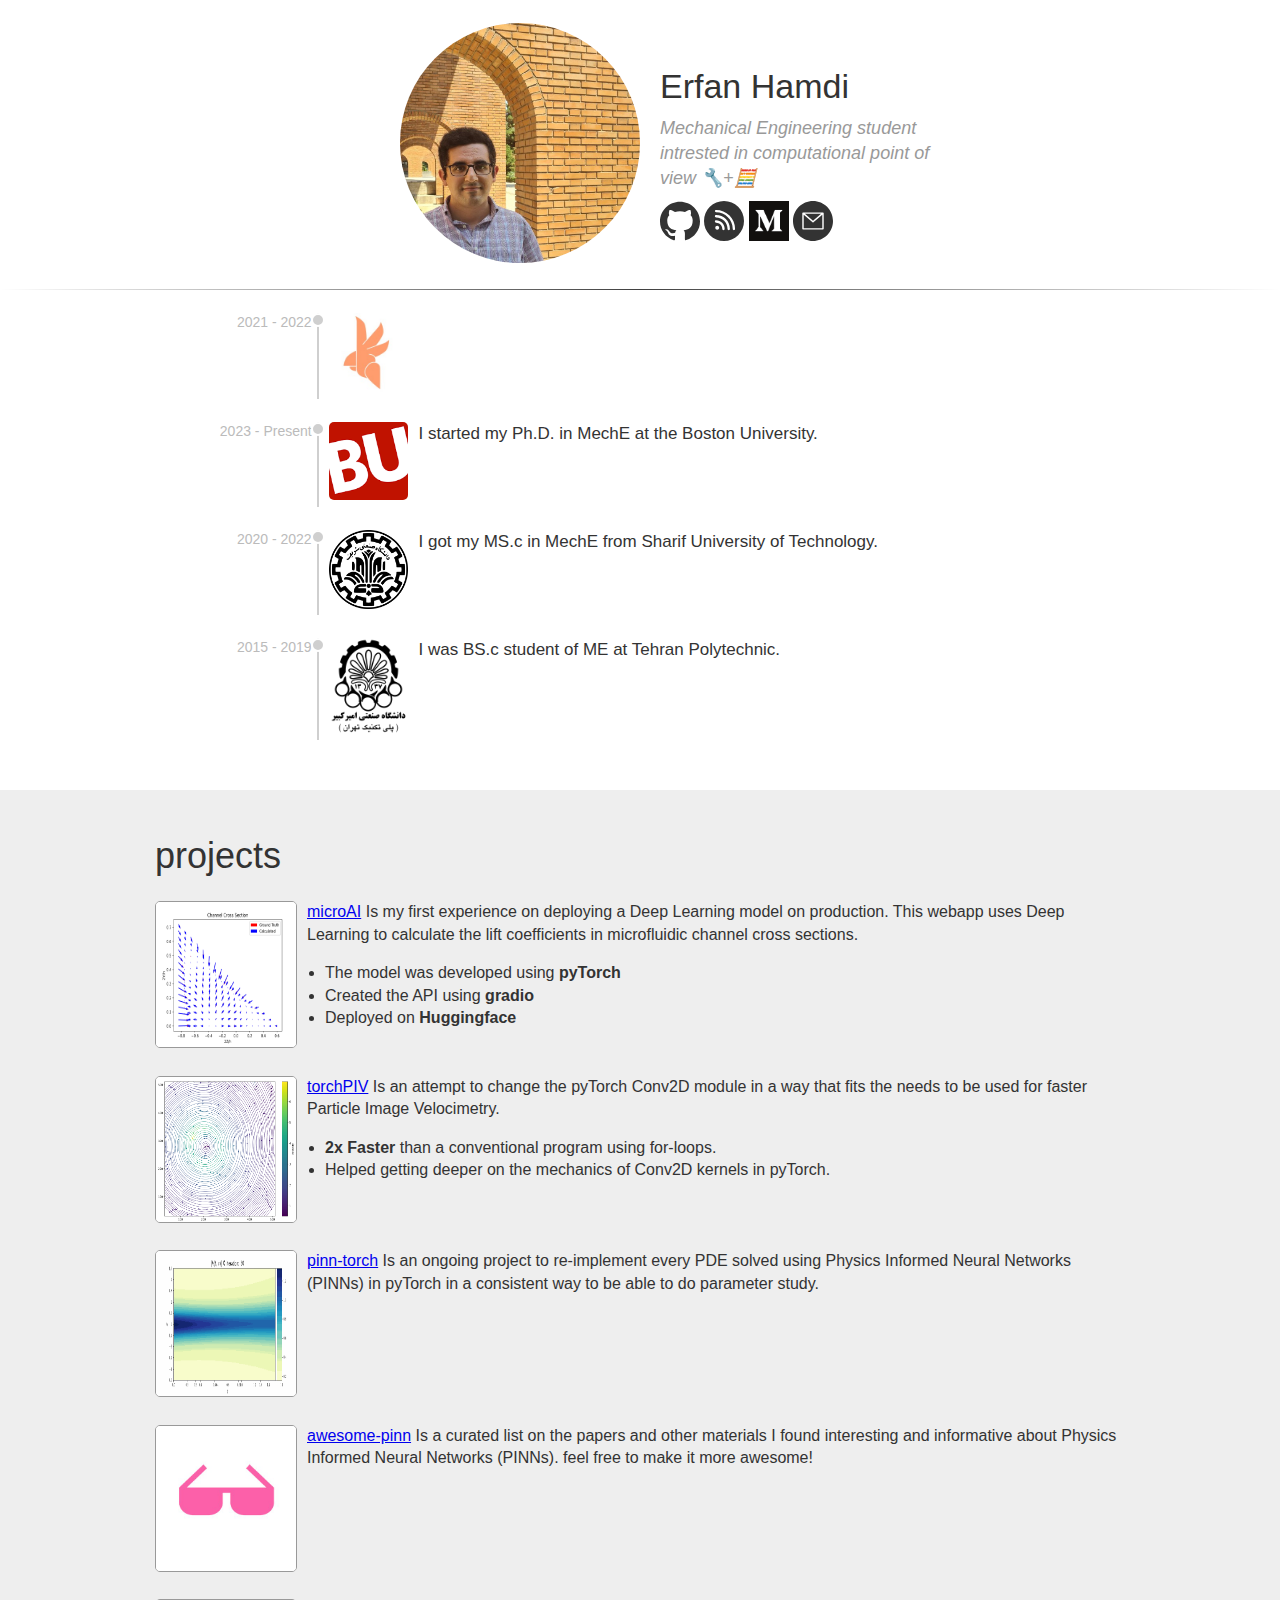
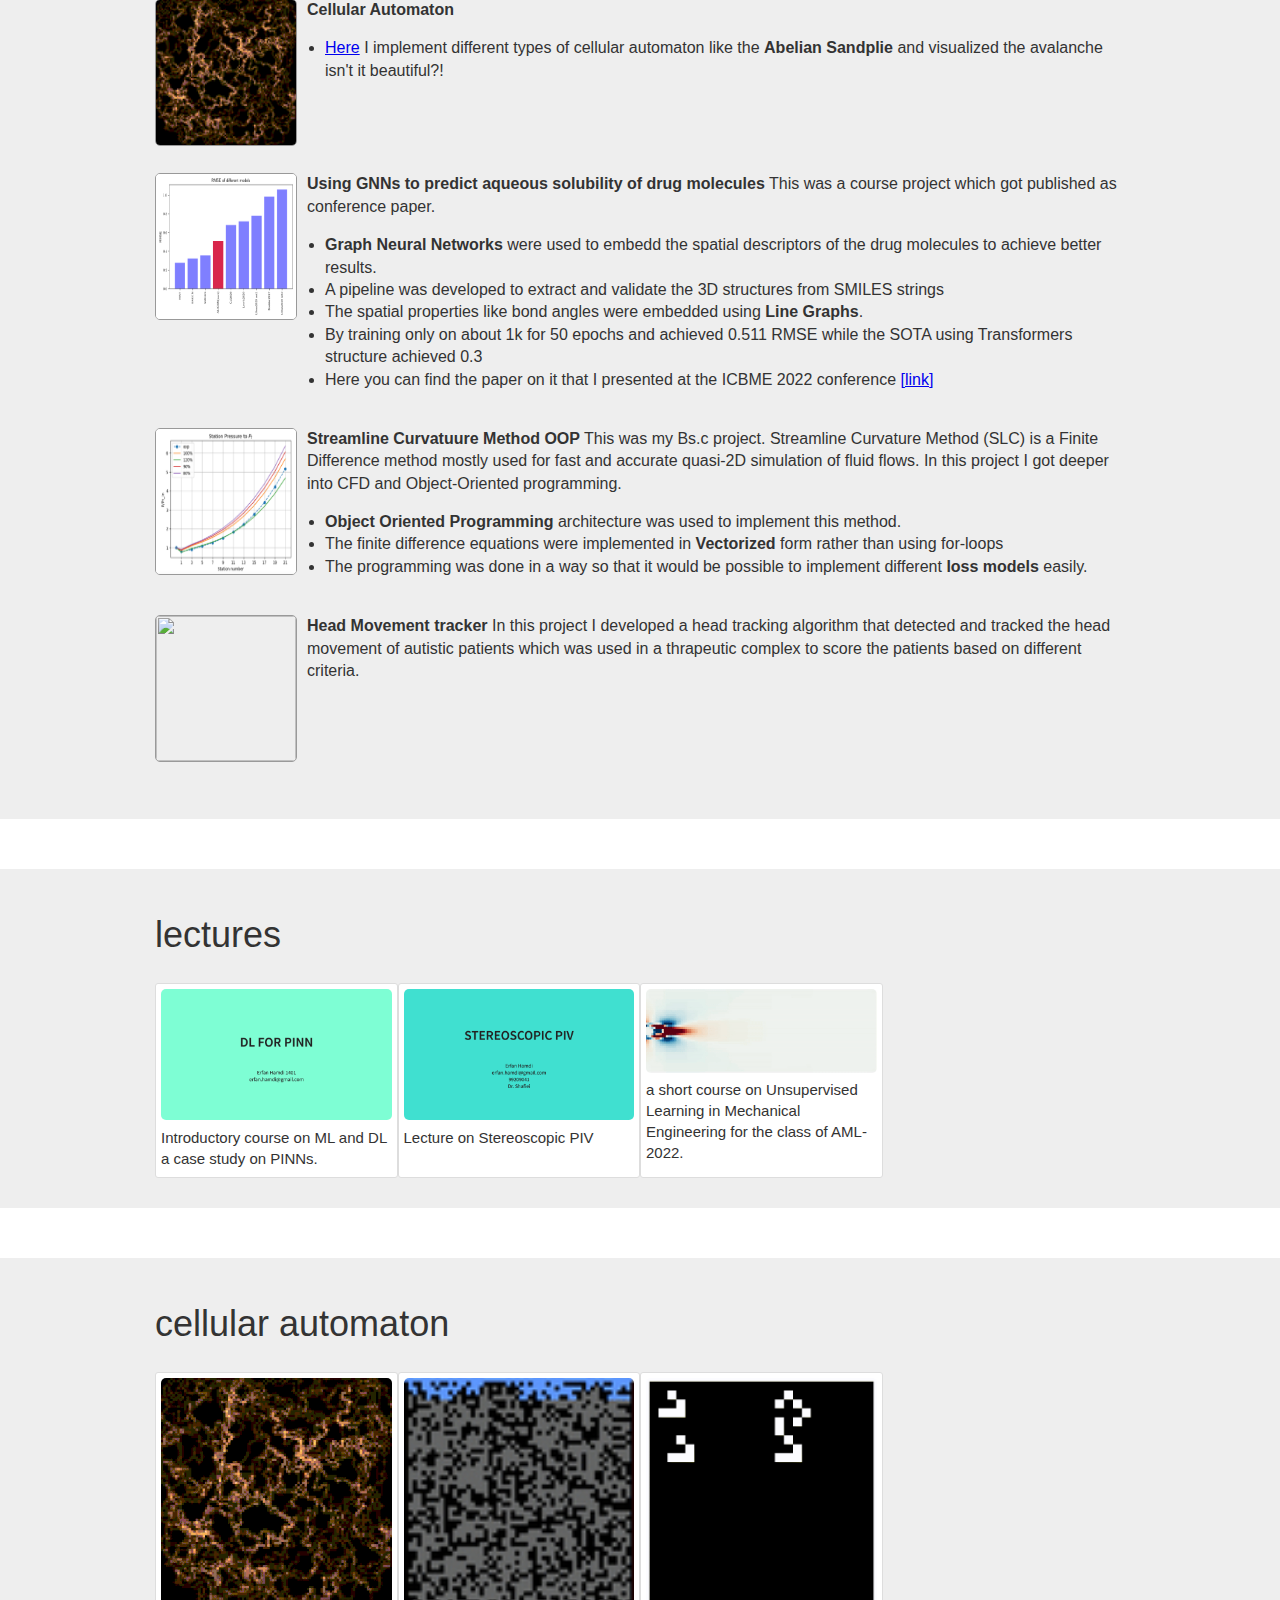
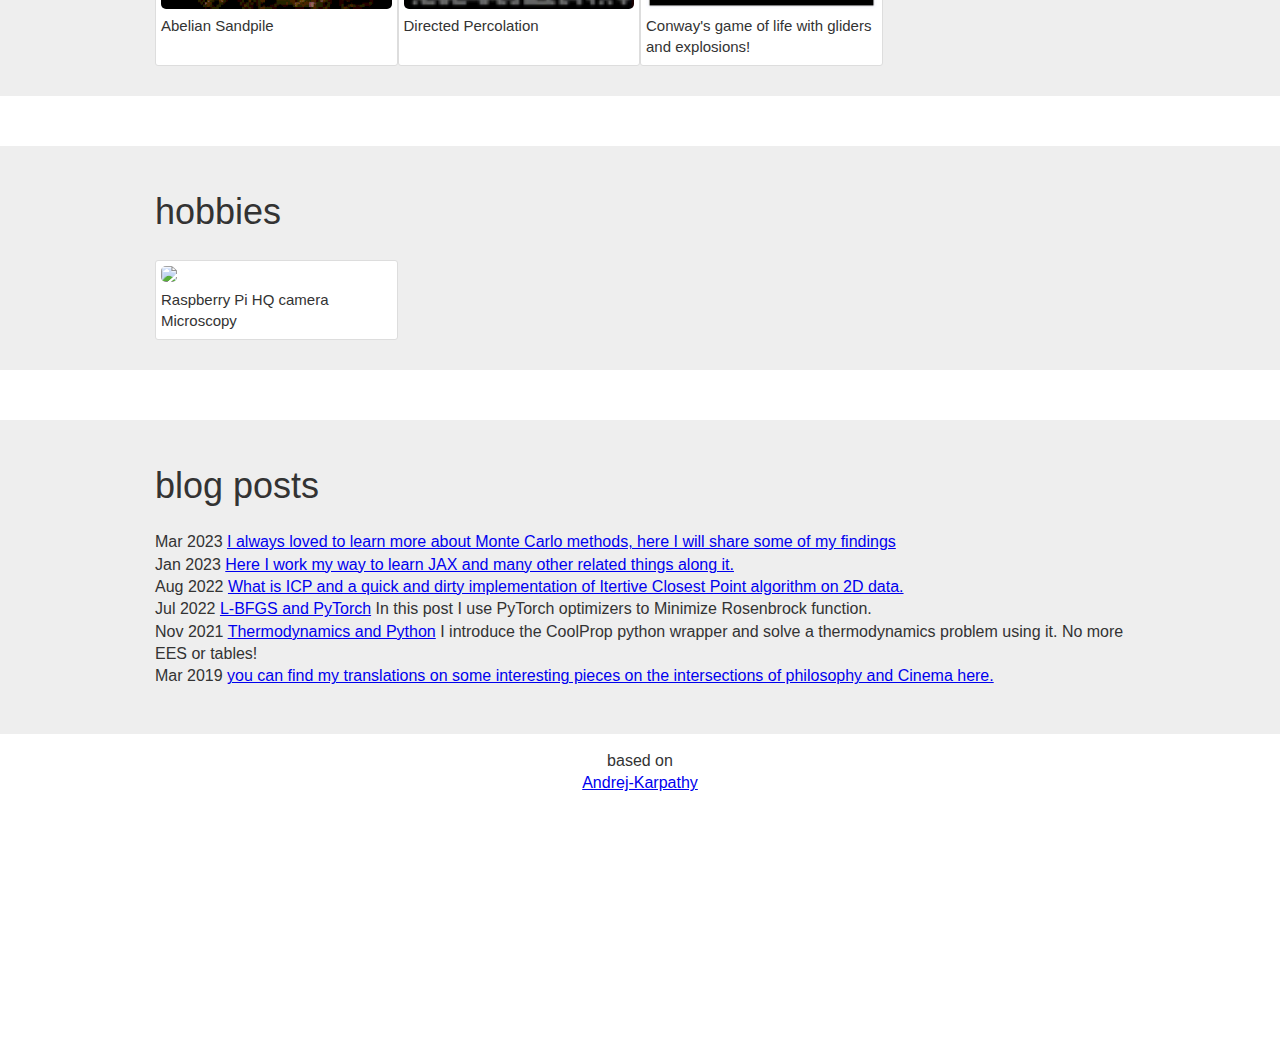
==== commit 6a38a2b7: "added opal" ====
--- a/index.html
+++ b/index.html
@@ -32,7 +32,7 @@
 
     <hr>
 
-    <!-- <div id="history" class="container">
+    <div id="history" class="container">
       <div class="entry row">
         <div class="timespan">
           2021 - 2022
@@ -45,7 +45,7 @@
           <div class="htxt">
             </div>
         </div>
-      </div> -->
+      </div>
 
       <div class="entry row">
         <div class="timespan">
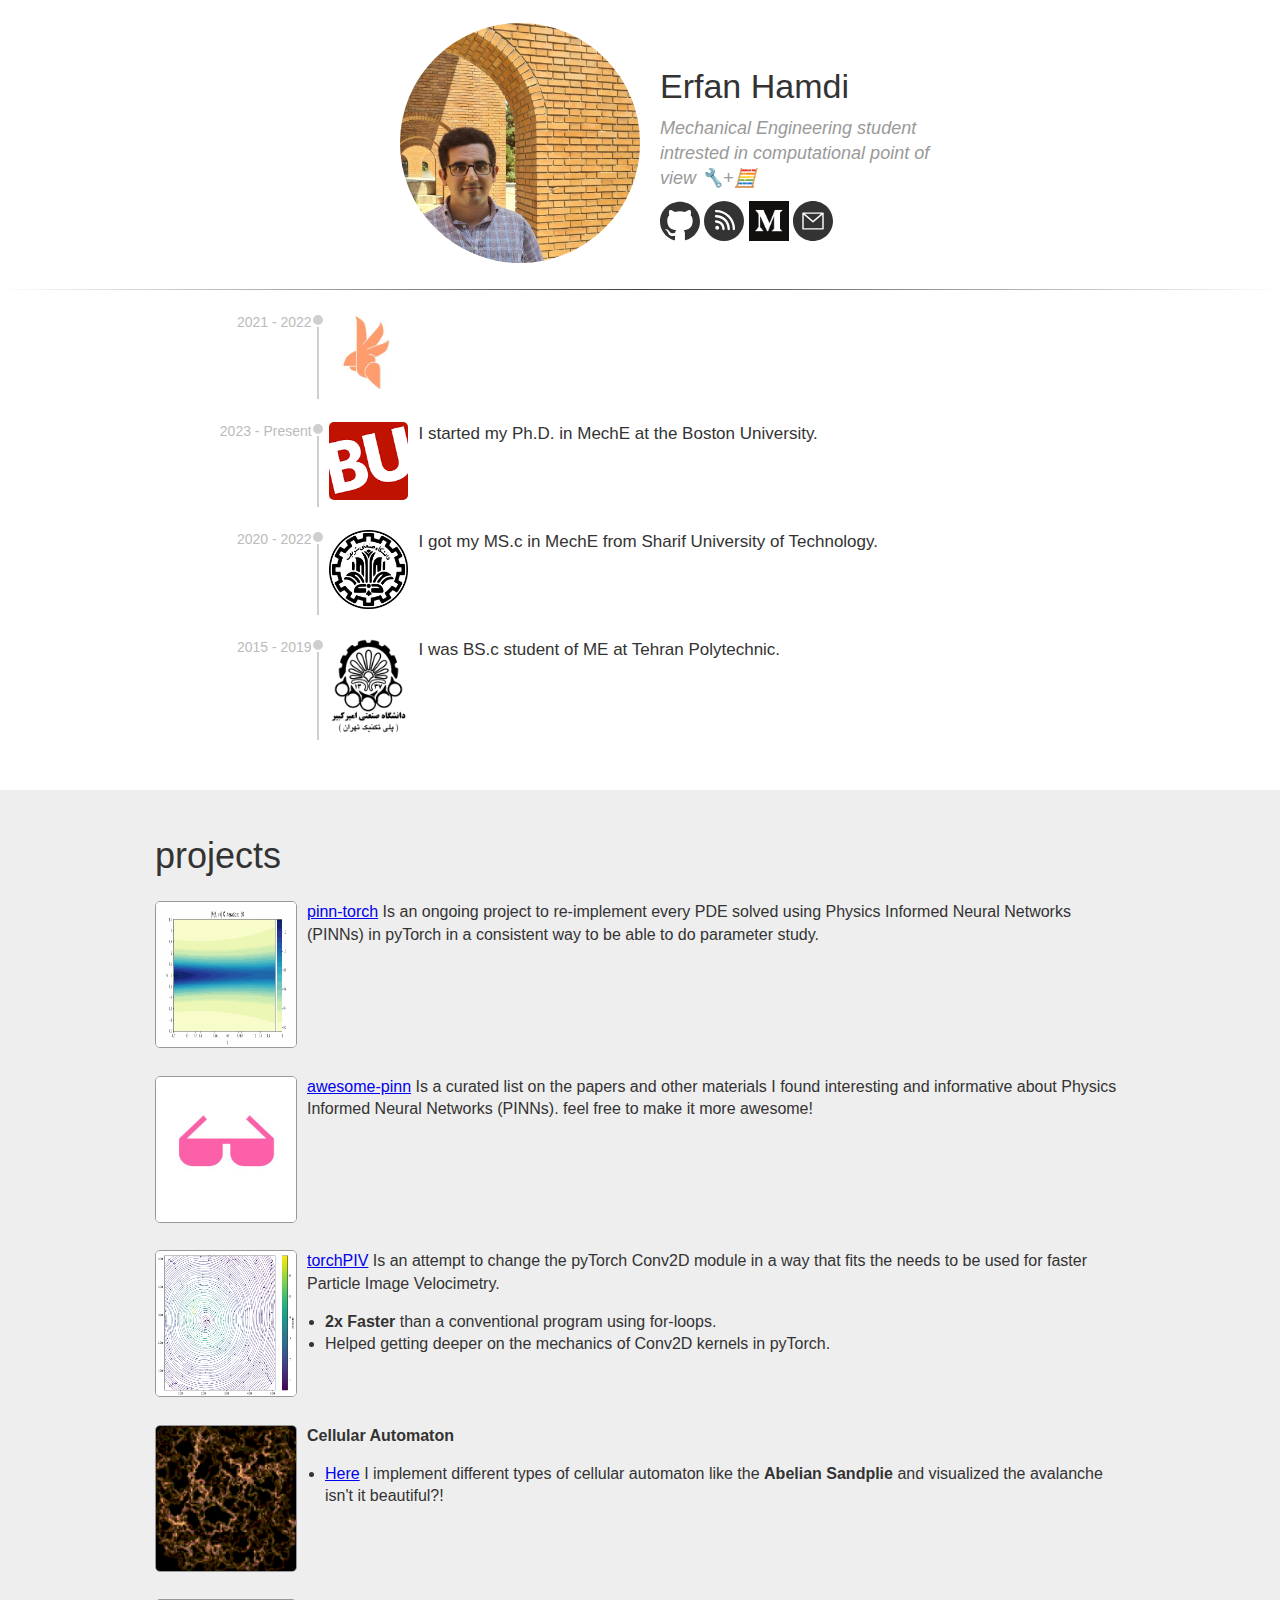
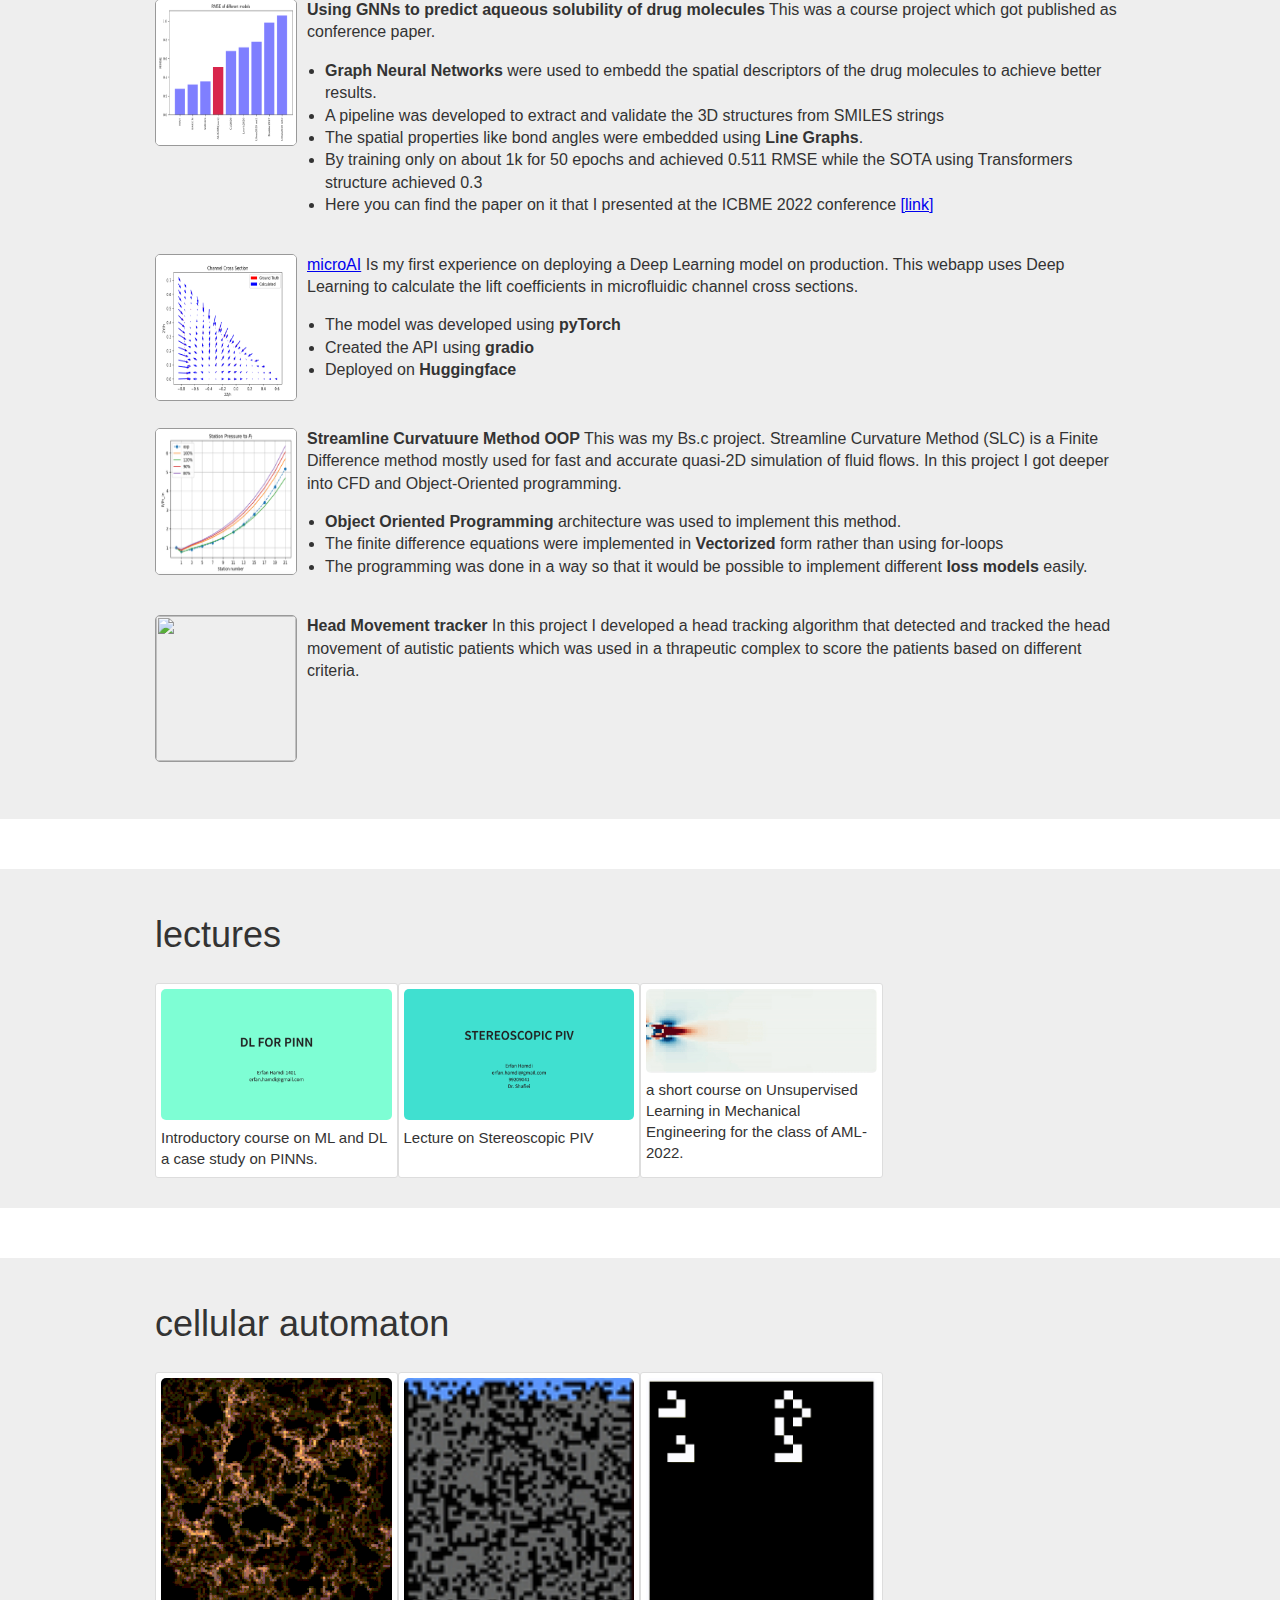
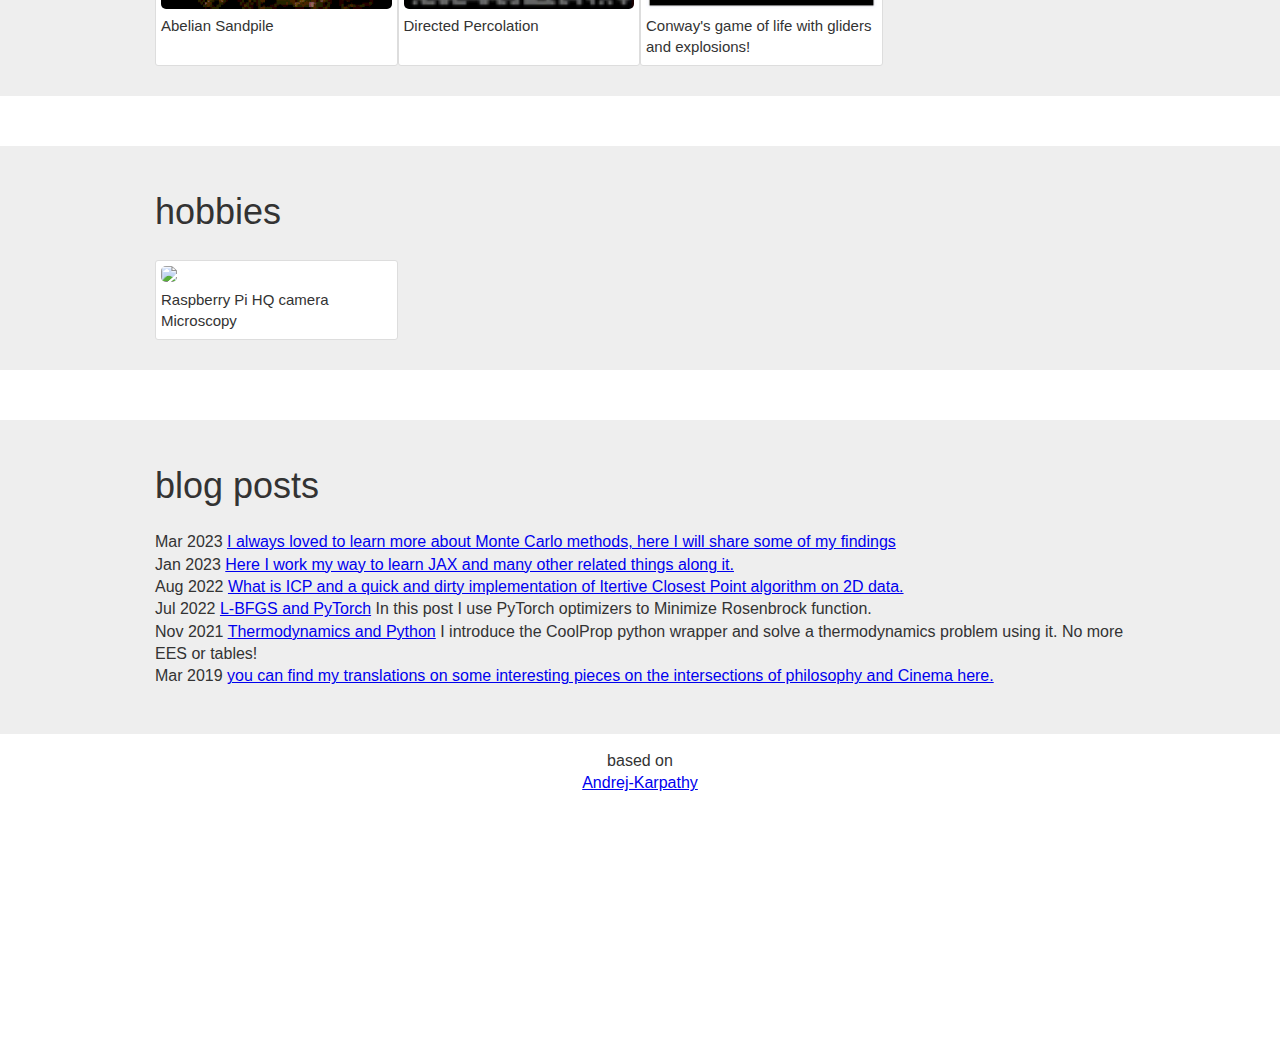
==== commit 0878c8a1: "change project orders" ====
--- a/index.html
+++ b/index.html
@@ -197,44 +197,36 @@
       <div id="pet-projects" class="container">
         <div class="ctitle">projects</div>
         
+        
+        
         <div class="project">
-          <div class="pico"><img src="./erfan_files/quiver_plot_two.png"></div>
-          <!-- <div class="pdesc"><a href="https://github.com/karpathy/micrograd">microAI</a> is a tiny scalar-valued autograd engine (with a bite! :)). It implements backpropagation (reverse-mode autodiff) over a dynamically built DAG and a small neural networks library on top of it with a PyTorch-like API.</div> -->
-          <div class="pdesc"><a href=https://erfanhamdi.github.io/microAI/> microAI</a> Is my first experience on deploying a Deep Learning model on production. This webapp uses Deep Learning to calculate the lift coefficients in microfluidic channel cross sections.
-            <ul><li>The model was developed using <b>pyTorch</b></li>
-              <li>Created the API using <b>gradio</b></li>
-              <li>Deployed on <b>Huggingface</b></li></ul></div>
+          <div class="pico"><img src="./erfan_files/convergence.gif"></div>
+          <div class="pdesc"><a href="https://github.com/erfanhamdi/pinn-torch">pinn-torch</a> Is an ongoing project to re-implement every PDE solved using Physics Informed Neural Networks (PINNs) in pyTorch in a consistent way to be able to do parameter study.</div>
+          <div class="pend"></div>
+        </div>
+        <div class="project">
+          <div class="pico"><img src="./erfan_files/awesome.jpeg"></div>
+          <div class="pdesc"><a href="https://github.com/erfanhamdi/awesome-pinn">awesome-pinn</a> Is a curated list on the papers and other materials I found interesting and informative about Physics Informed Neural Networks (PINNs). feel free to make it more awesome!</div>
+          <div class="pend"></div>
+        </div>      
+        
+        <div class="project">
+          <div class="pico"><img src="./erfan_files/piv_torch.png"></div>
+          <div class="pdesc"><a href="https://github.com/erfanhamdi/torch_PIV">torchPIV</a> Is an attempt to change the pyTorch Conv2D module in a way that fits the needs to be used for faster Particle Image Velocimetry.
+            <ul><li><b>2x Faster</b> than a conventional program using for-loops.</li>
+              <li>Helped getting deeper on the mechanics of Conv2D kernels in pyTorch.</li></ul></div>
               <div class="pend"></div>
             </div>
             
             <div class="project">
-              <div class="pico"><img src="./erfan_files/piv_torch.png"></div>
-              <div class="pdesc"><a href="https://github.com/erfanhamdi/torch_PIV">torchPIV</a> Is an attempt to change the pyTorch Conv2D module in a way that fits the needs to be used for faster Particle Image Velocimetry.
-                <ul><li><b>2x Faster</b> than a conventional program using for-loops.</li>
-                  <li>Helped getting deeper on the mechanics of Conv2D kernels in pyTorch.</li></ul></div>
-                  <div class="pend"></div>
-                </div>
-                
-                <div class="project">
-                  <div class="pico"><img src="./erfan_files/convergence.gif"></div>
-                  <div class="pdesc"><a href="https://github.com/erfanhamdi/pinn-torch">pinn-torch</a> Is an ongoing project to re-implement every PDE solved using Physics Informed Neural Networks (PINNs) in pyTorch in a consistent way to be able to do parameter study.</div>
-                  <div class="pend"></div>
-                </div>
-                <div class="project">
-                  <div class="pico"><img src="./erfan_files/awesome.jpeg"></div>
-                  <div class="pdesc"><a href="https://github.com/erfanhamdi/awesome-pinn">awesome-pinn</a> Is a curated list on the papers and other materials I found interesting and informative about Physics Informed Neural Networks (PINNs). feel free to make it more awesome!</div>
-                  <div class="pend"></div>
-                </div>      
-
-                <div class="project">
                   <div class="pico"><img src="./erfan_files/sandpile_copper.gif"></div>
                   <div class="pdesc"><b>Cellular Automaton</b>
                     <ul><li><a href="https://github.com/erfanhamdi/cphy_problems/blob/main/abelian_sandpile/README.md">Here</a> I implement different types of cellular automaton like the <b>Abelian Sandplie</b> and visualized the avalanche isn't it beautiful?!</li>
                     </ul></div>
-                      <div class="pend"></div>
-                    </div>
-                
-                <div class="project">
+                    <div class="pend"></div>
+                  </div>
+                  
+                  <div class="project">
                   <div class="pico"><img src="./erfan_files/gnn3.png"></div>
                   <div class="pdesc"><b>Using GNNs to predict aqueous solubility of drug molecules</b> This was a course project which got published as conference paper.
                     <ul><li><b>Graph Neural Networks</b> were used to embedd the spatial descriptors of the drug molecules to achieve better results.</li>
@@ -245,6 +237,16 @@
                     </ul></div>
                       <div class="pend"></div>
                     </div>
+
+                  <div class="project">
+                    <div class="pico"><img src="./erfan_files/quiver_plot_two.png"></div>
+                    <!-- <div class="pdesc"><a href="https://github.com/karpathy/micrograd">microAI</a> is a tiny scalar-valued autograd engine (with a bite! :)). It implements backpropagation (reverse-mode autodiff) over a dynamically built DAG and a small neural networks library on top of it with a PyTorch-like API.</div> -->
+                    <div class="pdesc"><a href=https://erfanhamdi.github.io/microAI/> microAI</a> Is my first experience on deploying a Deep Learning model on production. This webapp uses Deep Learning to calculate the lift coefficients in microfluidic channel cross sections.
+                      <ul><li>The model was developed using <b>pyTorch</b></li>
+                        <li>Created the API using <b>gradio</b></li>
+                        <li>Deployed on <b>Huggingface</b></li></ul></div>
+                        <div class="pend"></div>
+                      </div>
 
                 <div class="project">
                   <div class="pico"><img src="./erfan_files/slc.png"></div>
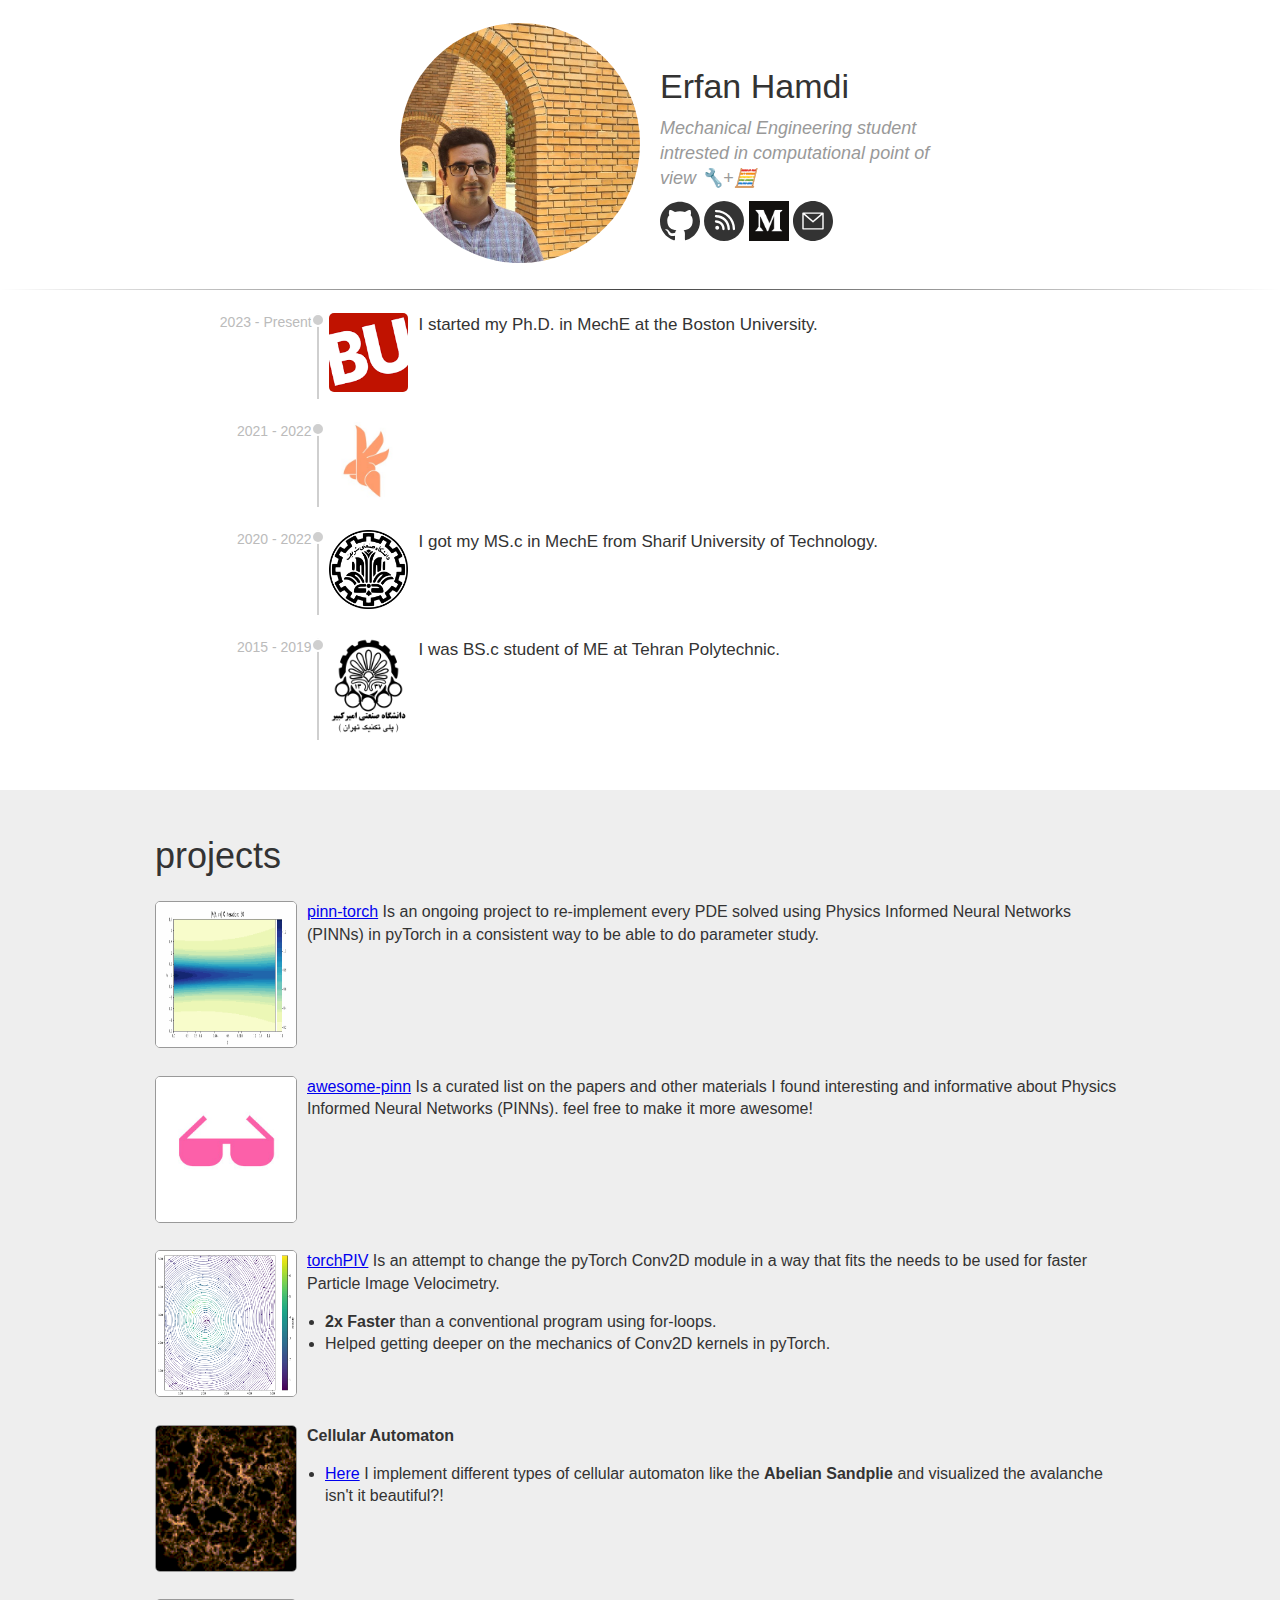
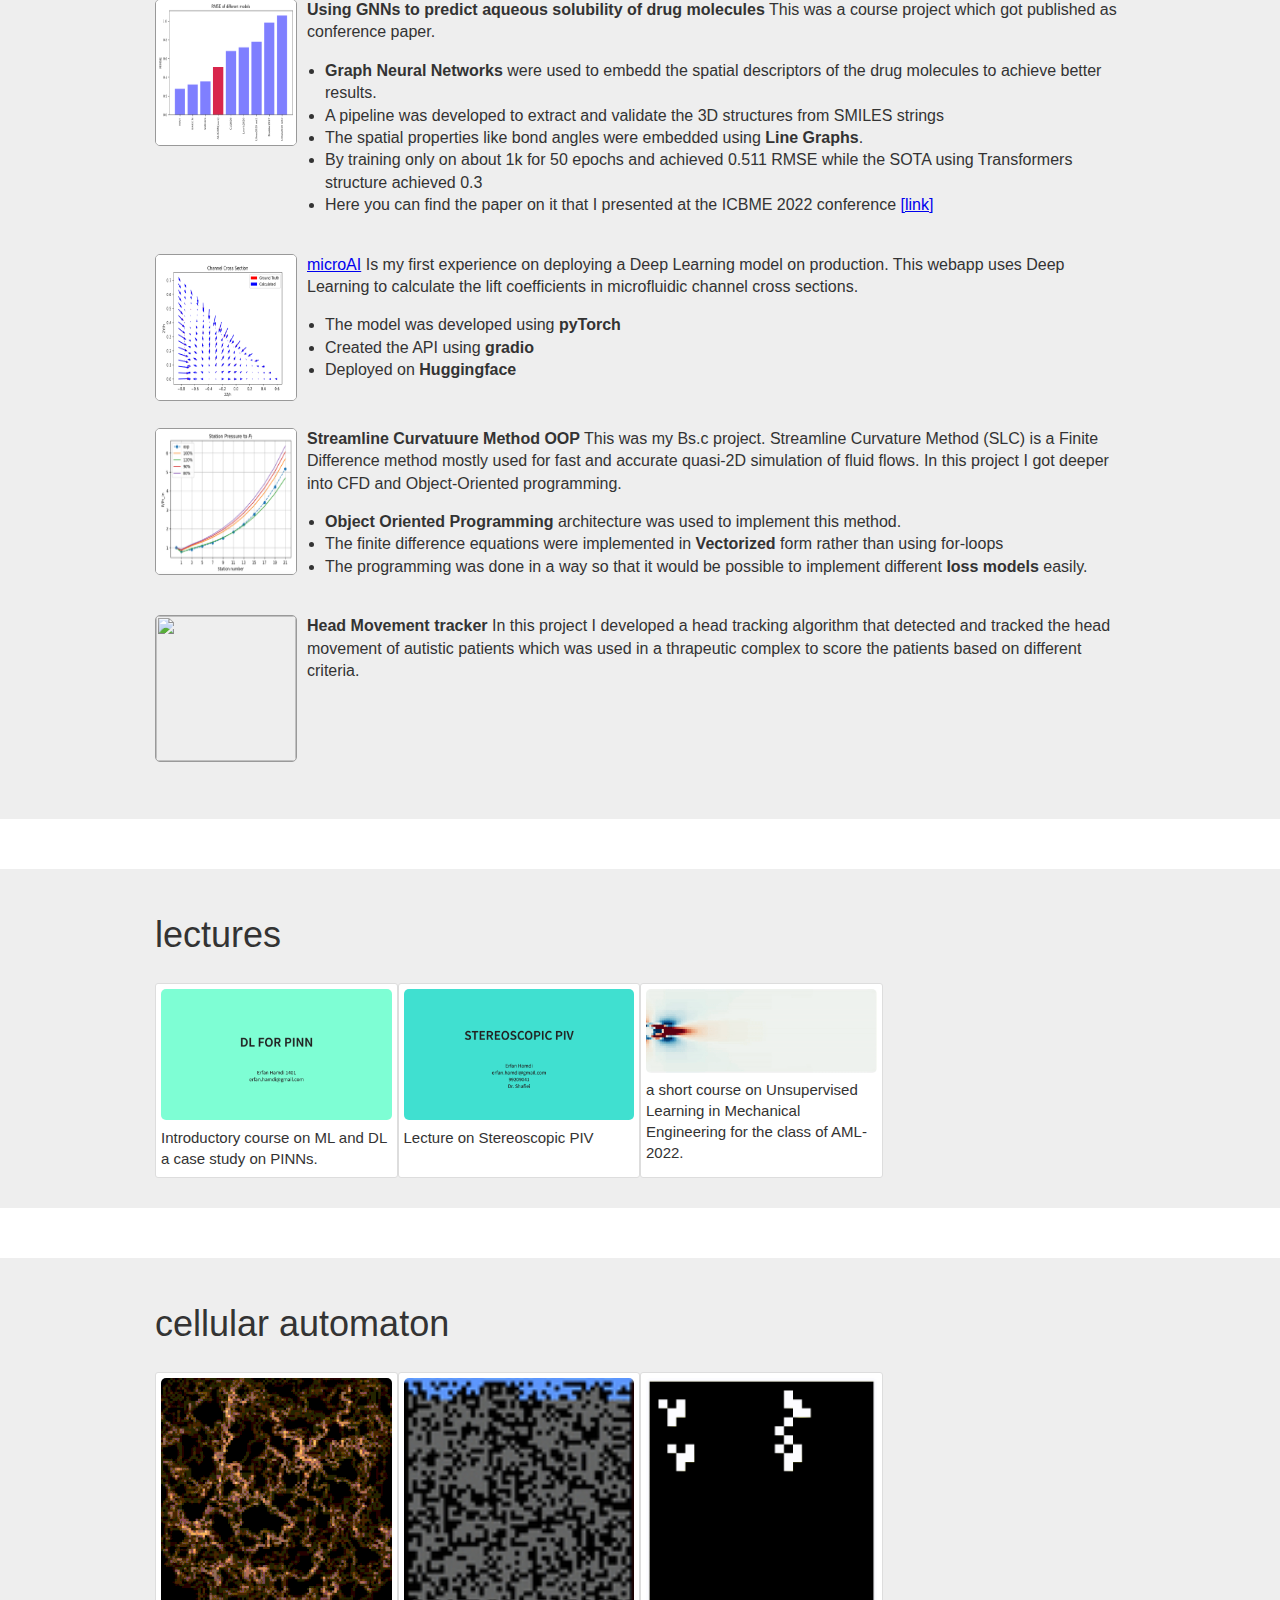
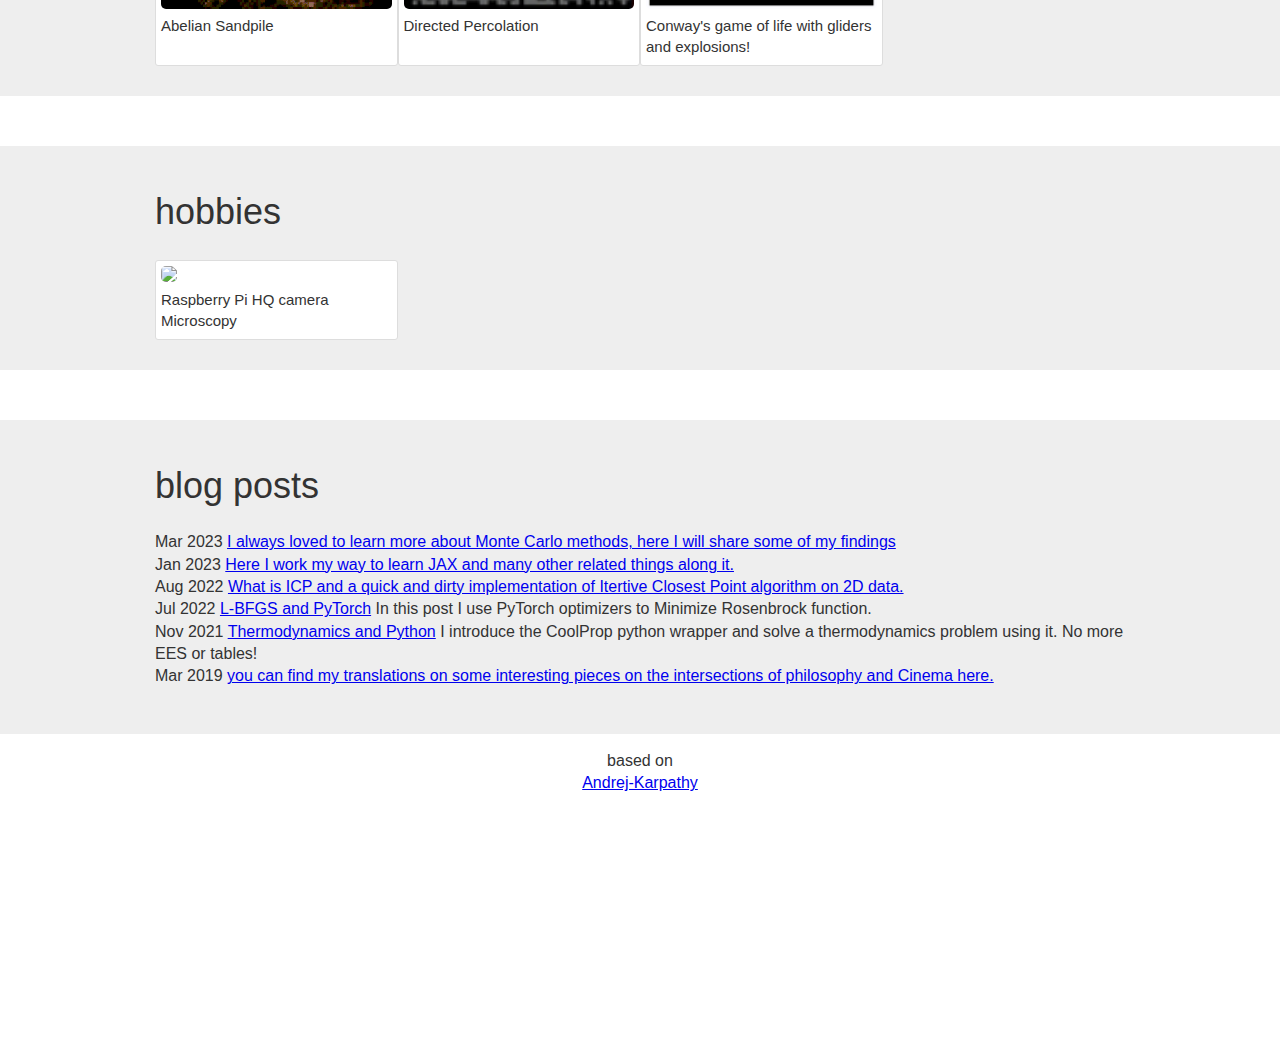
==== commit b85286aa: "change order of the edu" ====
--- a/index.html
+++ b/index.html
@@ -32,9 +32,22 @@
 
     <hr>
 
+    
     <div id="history" class="container">
       <div class="entry row">
         <div class="timespan">
+          2023 - Present
+        </div>
+        <div class="ico">
+          <div class="entry-dot"></div>
+          <img src="./erfan_files/bu-logo.png">
+        </div>
+        <div class="desc">
+          I started my Ph.D. in MechE at the Boston University.
+        </div>
+      </div>
+      <div class="entry row">
+        <div class="timespan">
           2021 - 2022
         </div>
         <div class="ico">
@@ -44,19 +57,6 @@
         <div class="desc">
           <div class="htxt">
             </div>
-        </div>
-      </div>
-
-      <div class="entry row">
-        <div class="timespan">
-          2023 - Present
-        </div>
-        <div class="ico">
-          <div class="entry-dot"></div>
-          <img src="./erfan_files/bu-logo.png">
-        </div>
-        <div class="desc">
-          I started my Ph.D. in MechE at the Boston University.
         </div>
       </div>
 
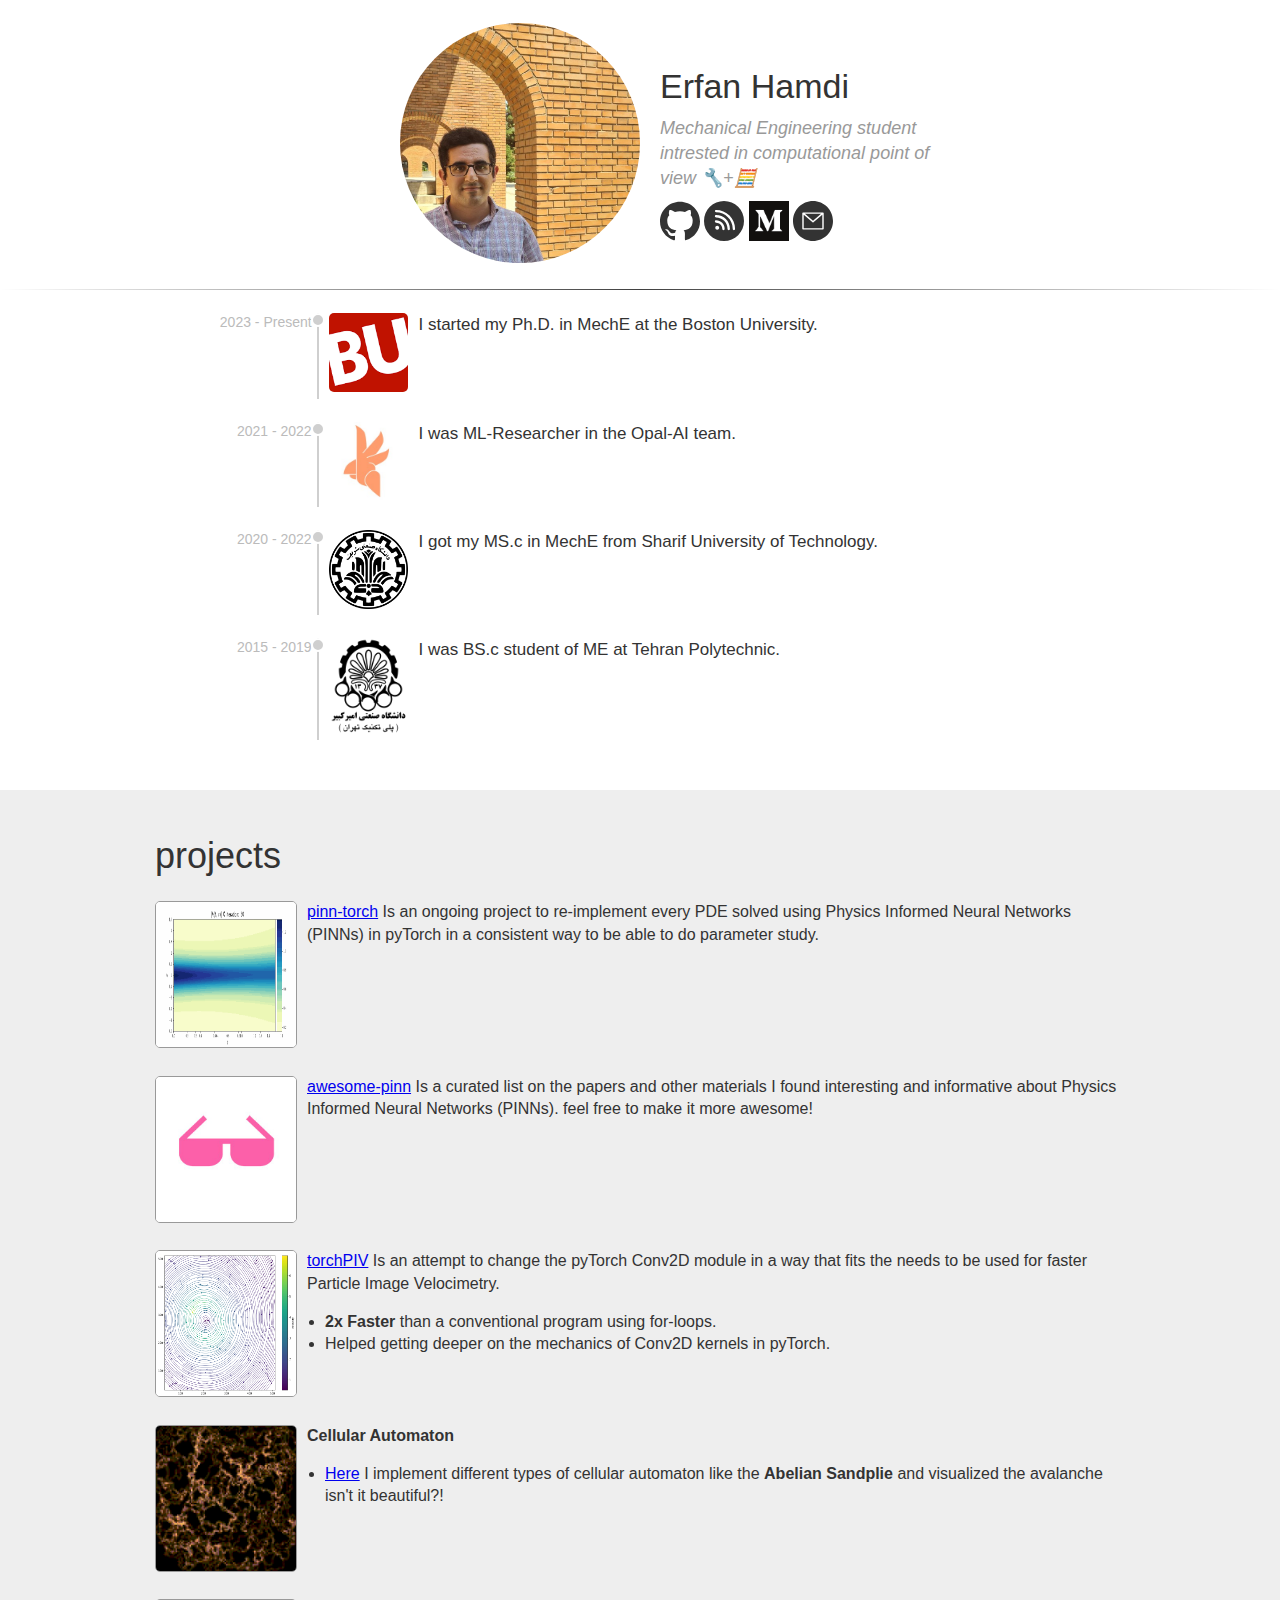
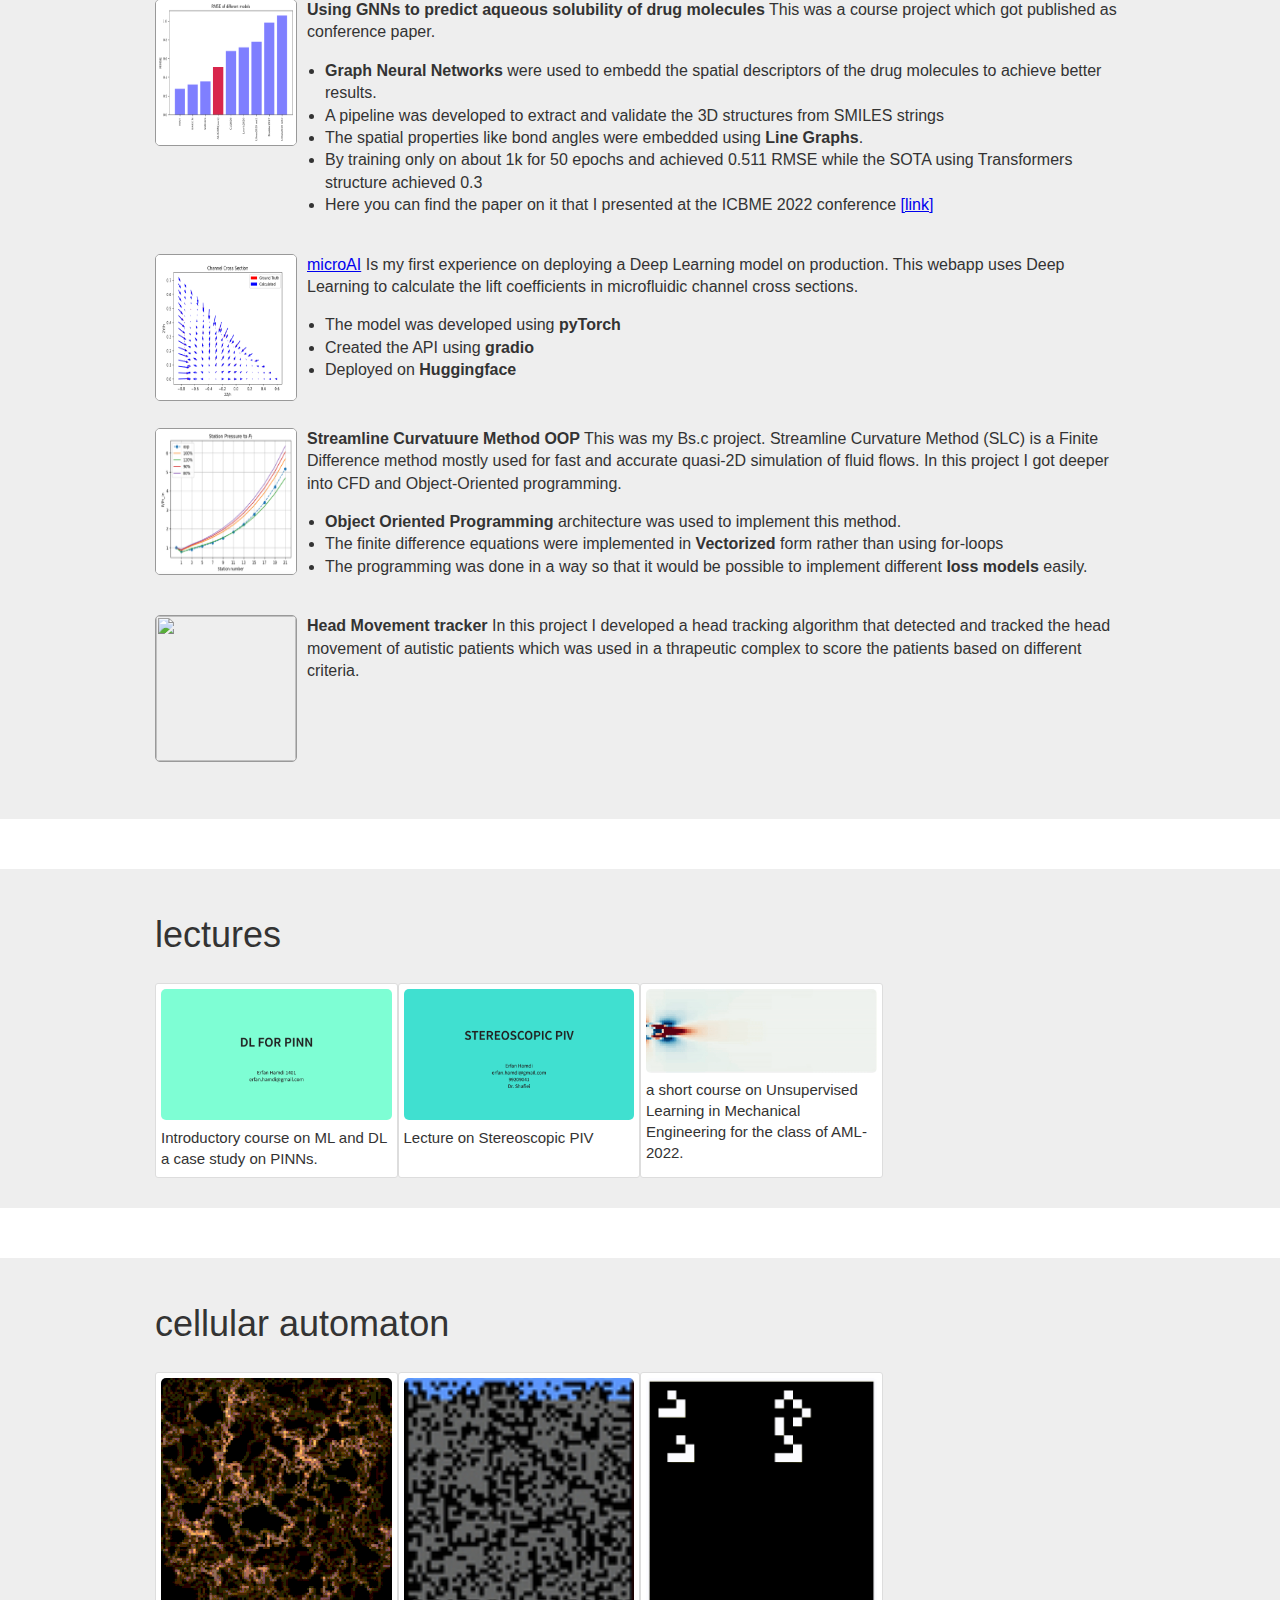
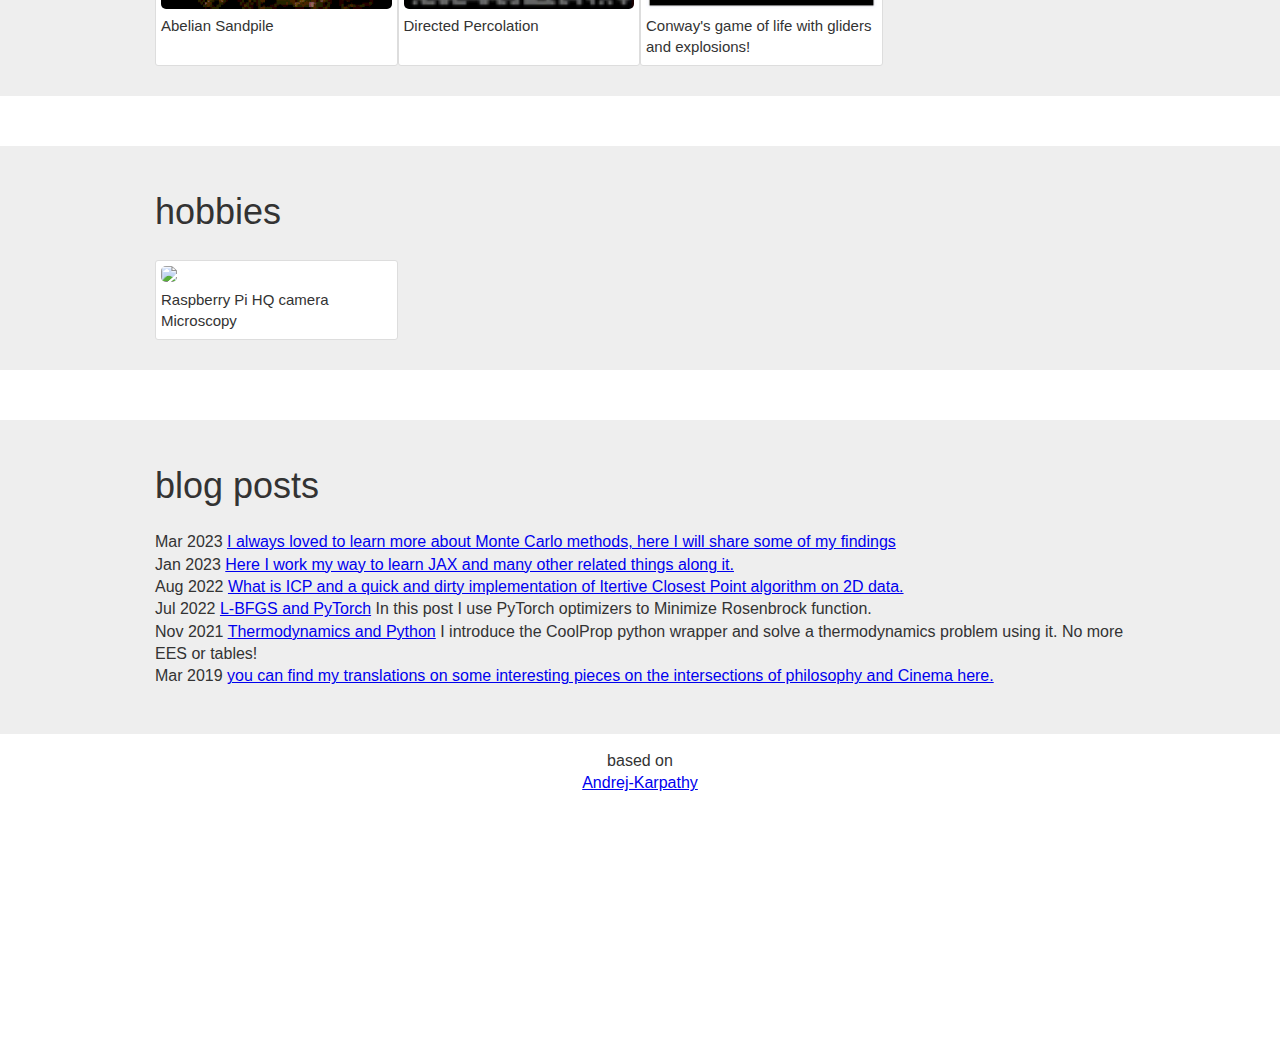
==== commit b4b3f1c7: "changed contents" ====
--- a/index.html
+++ b/index.html
@@ -55,8 +55,7 @@
           <img src="./erfan_files/opal-logo.jpeg">
         </div>
         <div class="desc">
-          <div class="htxt">
-            </div>
+          I was ML-Researcher in the Opal-AI team.
         </div>
       </div>
 
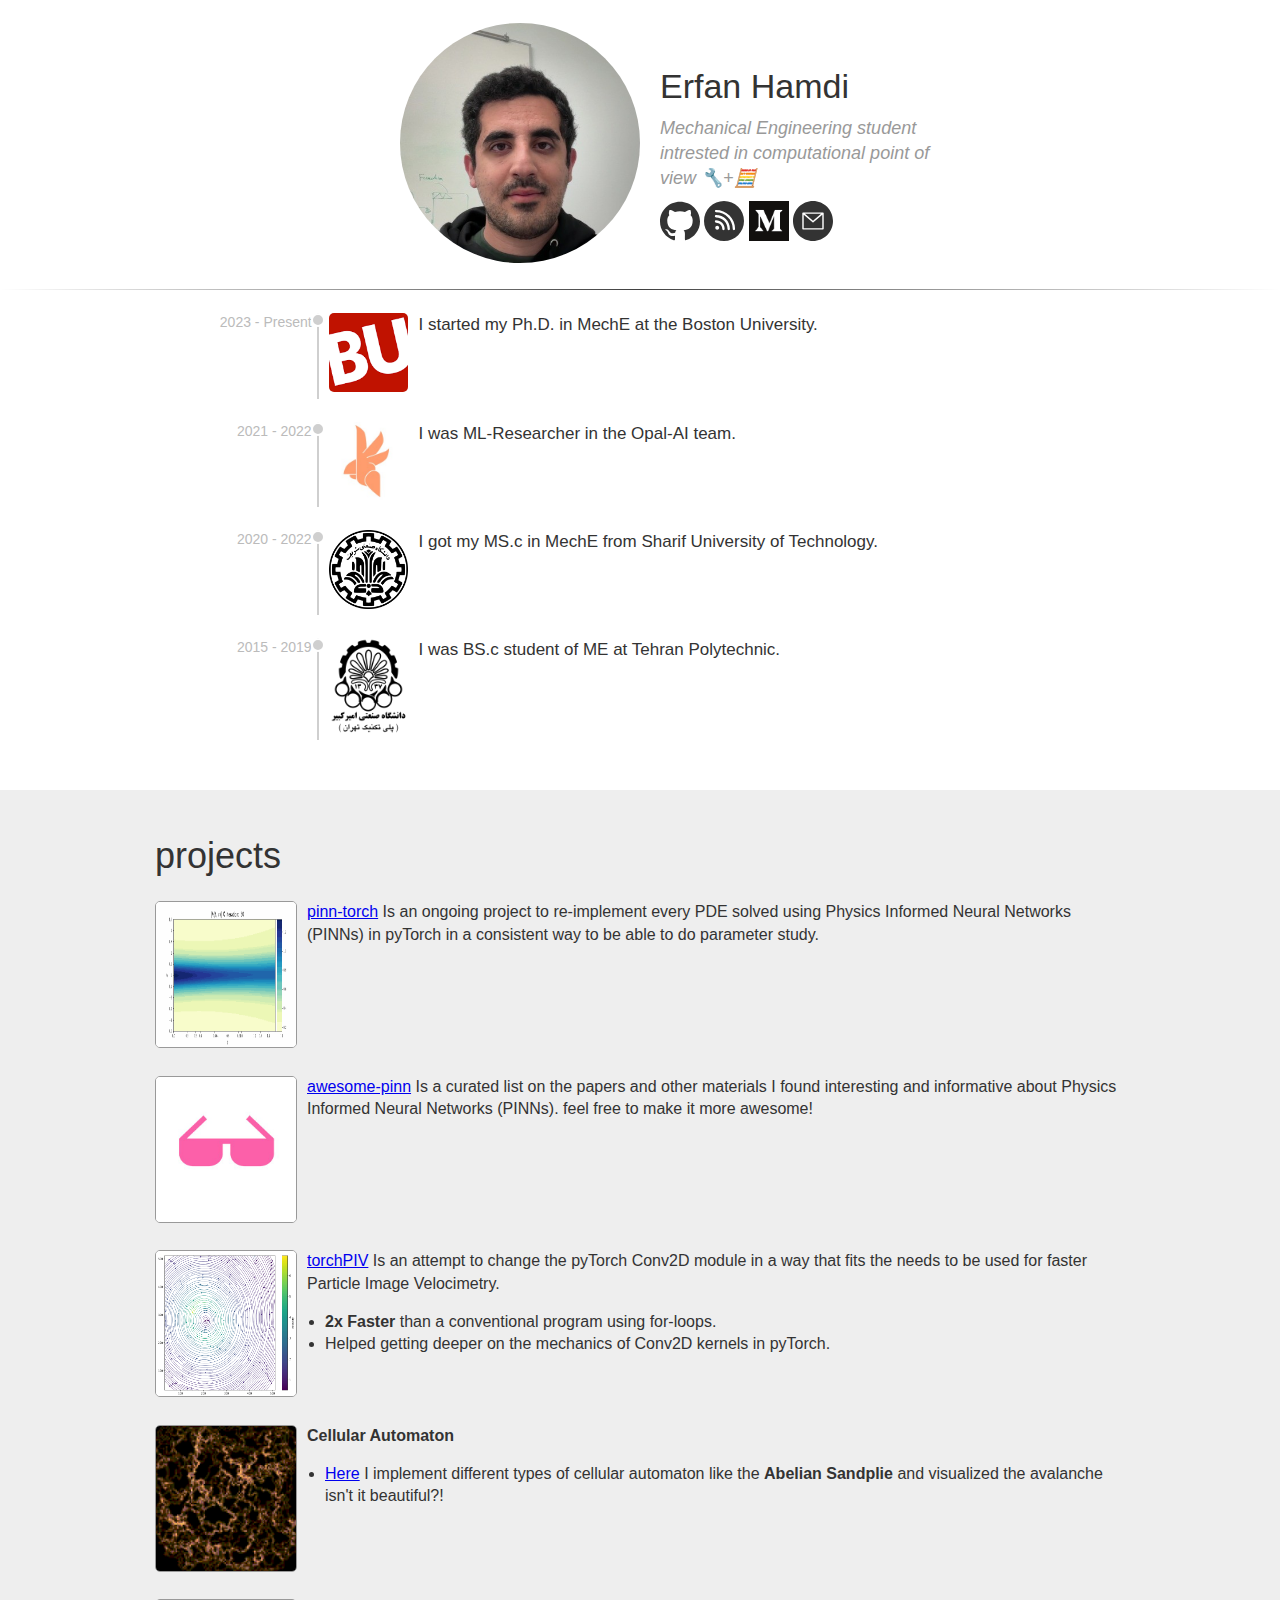
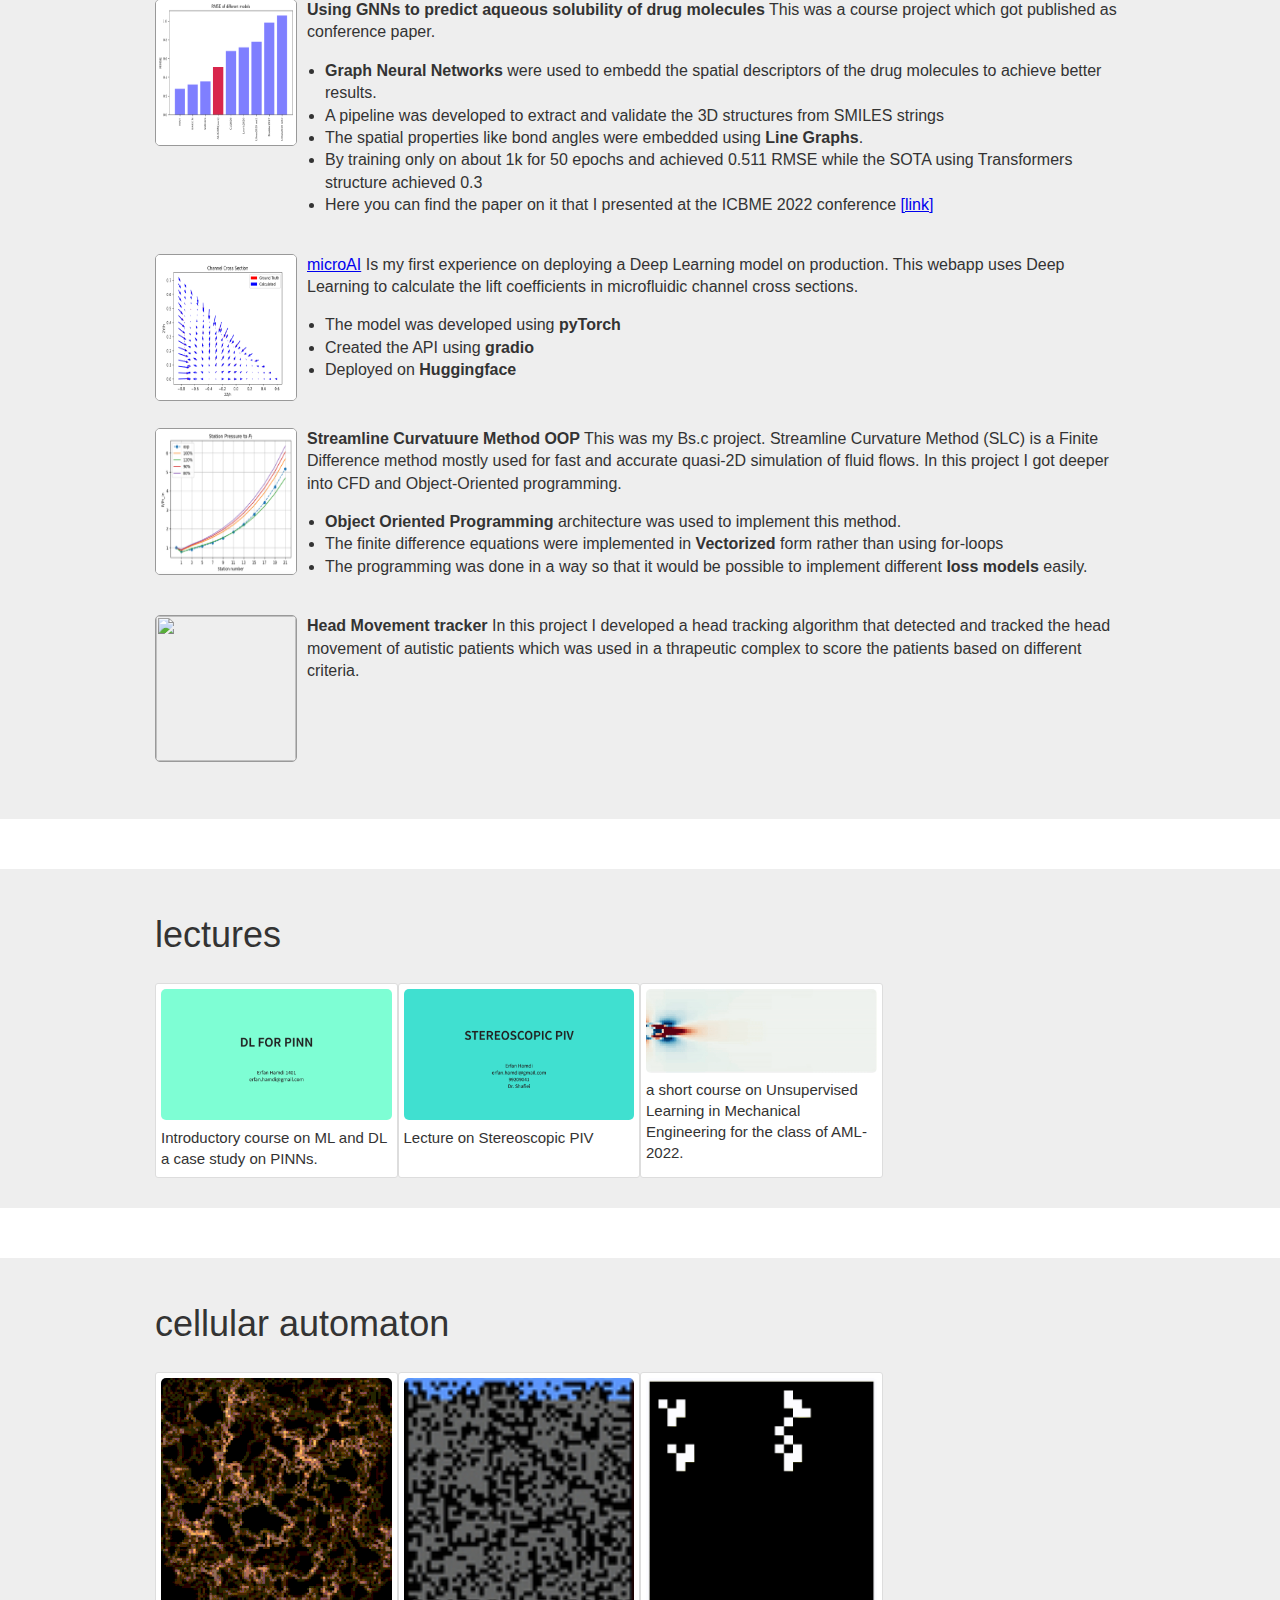
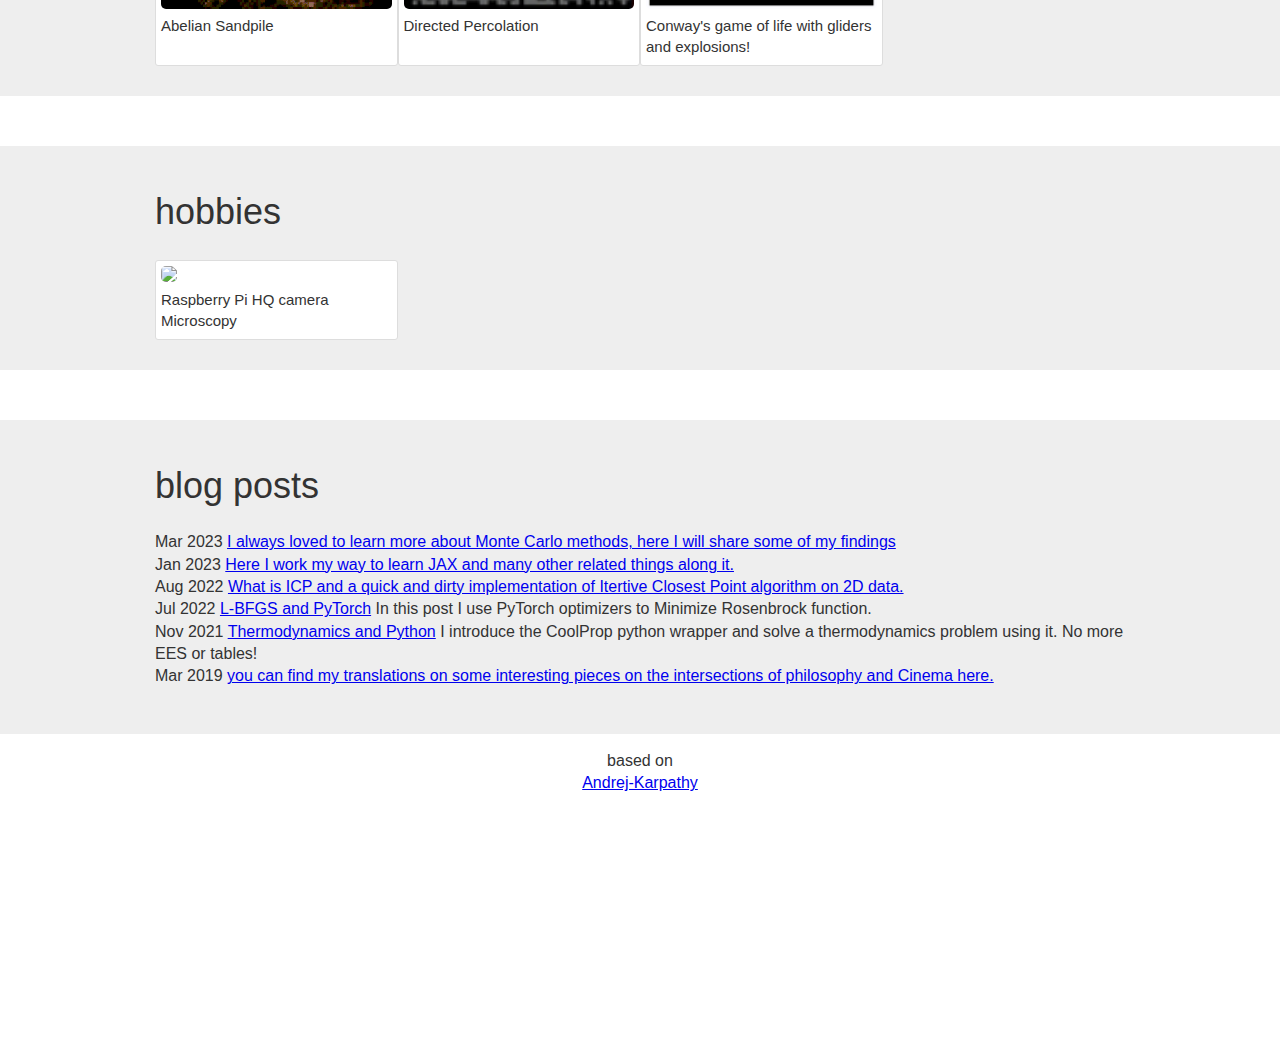
==== commit 969ee41a: "changed the profile pic" ====
--- a/index.html
+++ b/index.html
@@ -13,7 +13,7 @@
     <div id="dhead" class="container">
       <div class="row">
         <div id="dpic">
-        <img src="./erfan_files/prof_pict.jpg" class="ppic">
+        <img src="./erfan_files/prof_pic_bu.jpeg" class="ppic">
         </div>
         <div id="ddesc">
           <h1>Erfan Hamdi</h1>
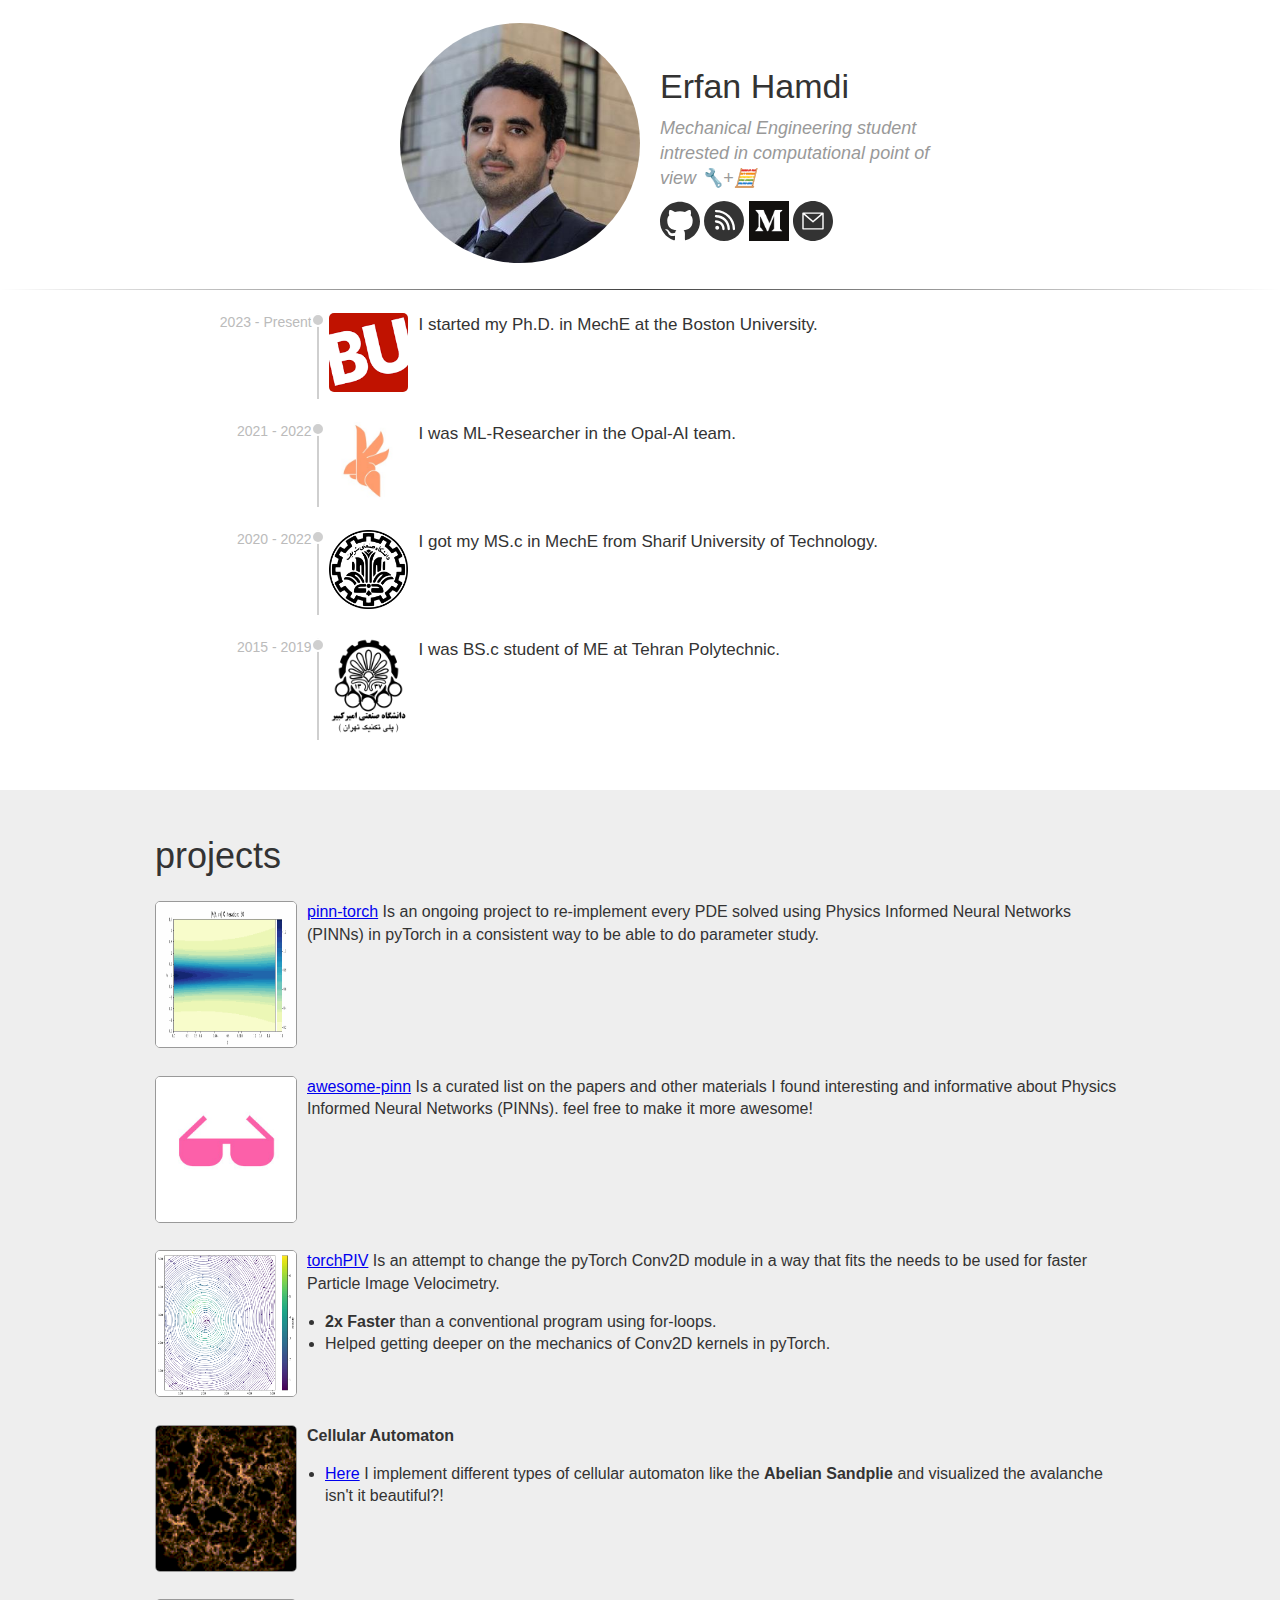
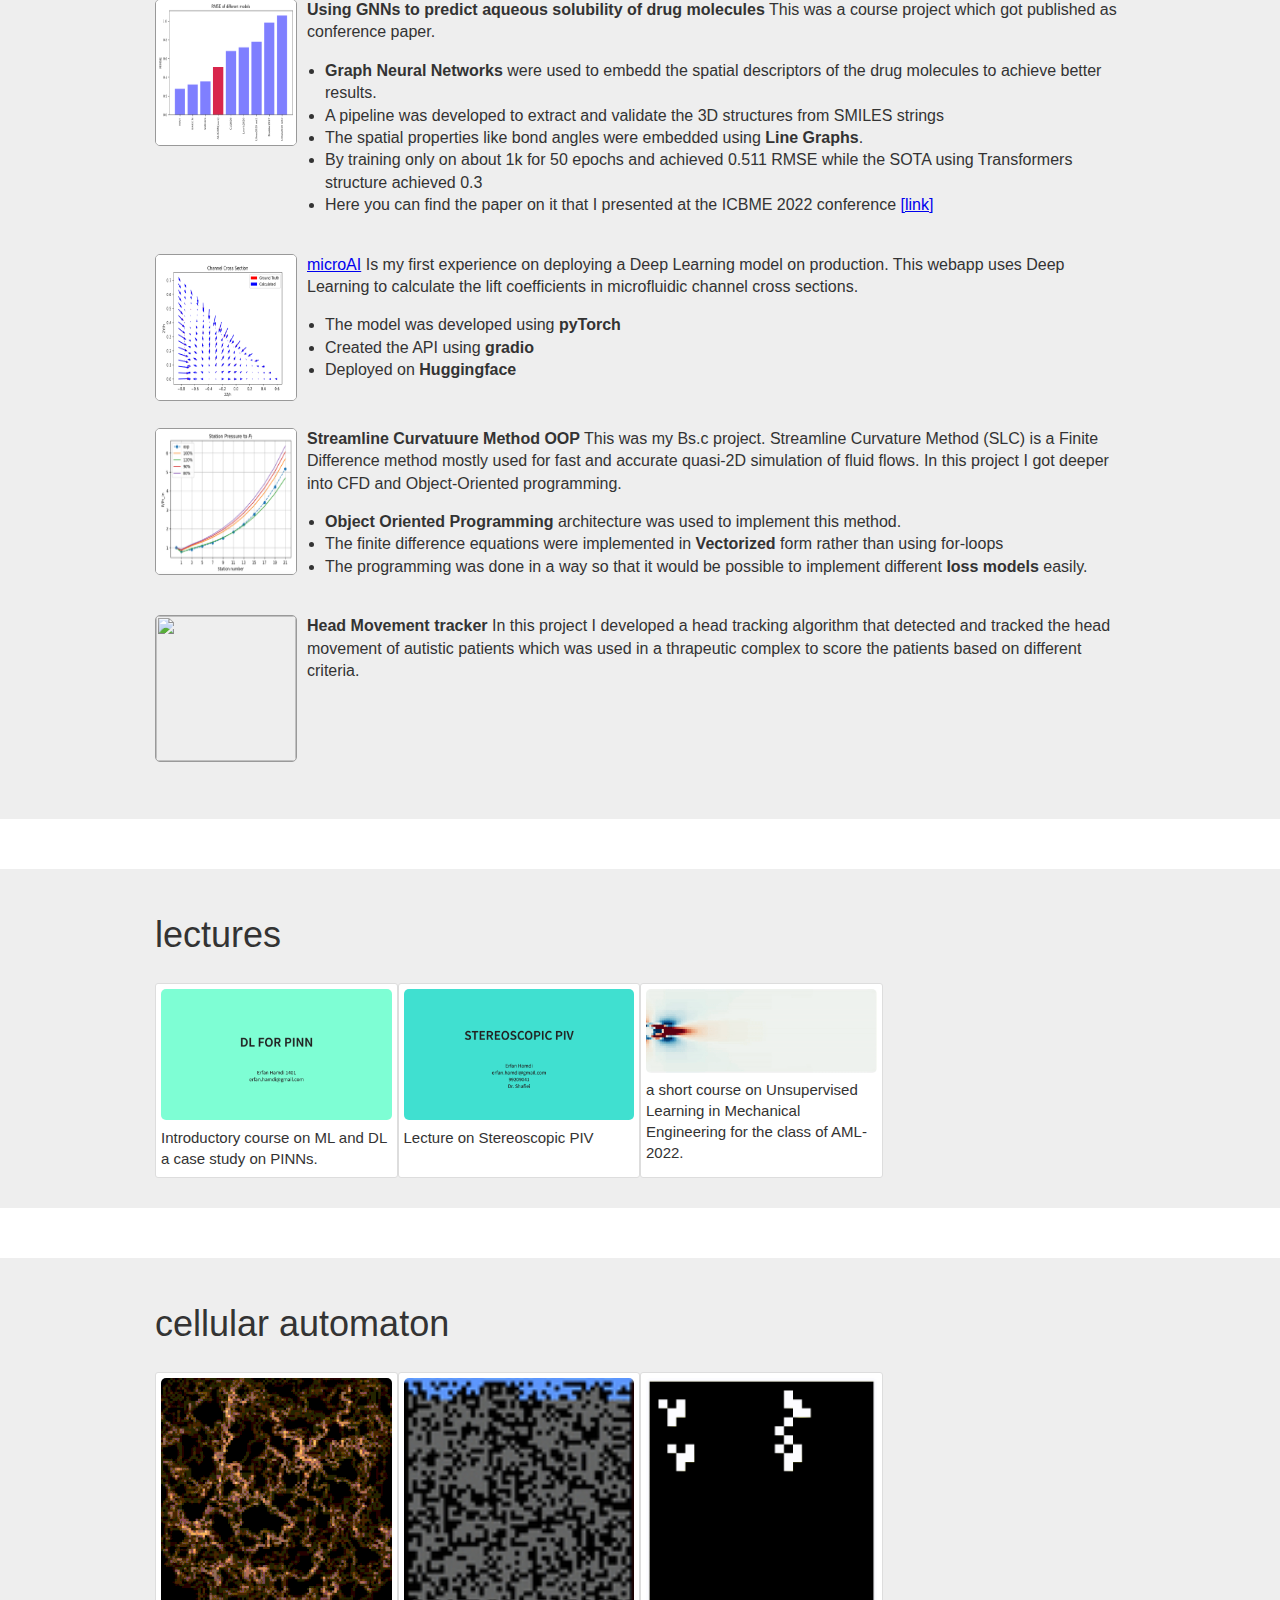
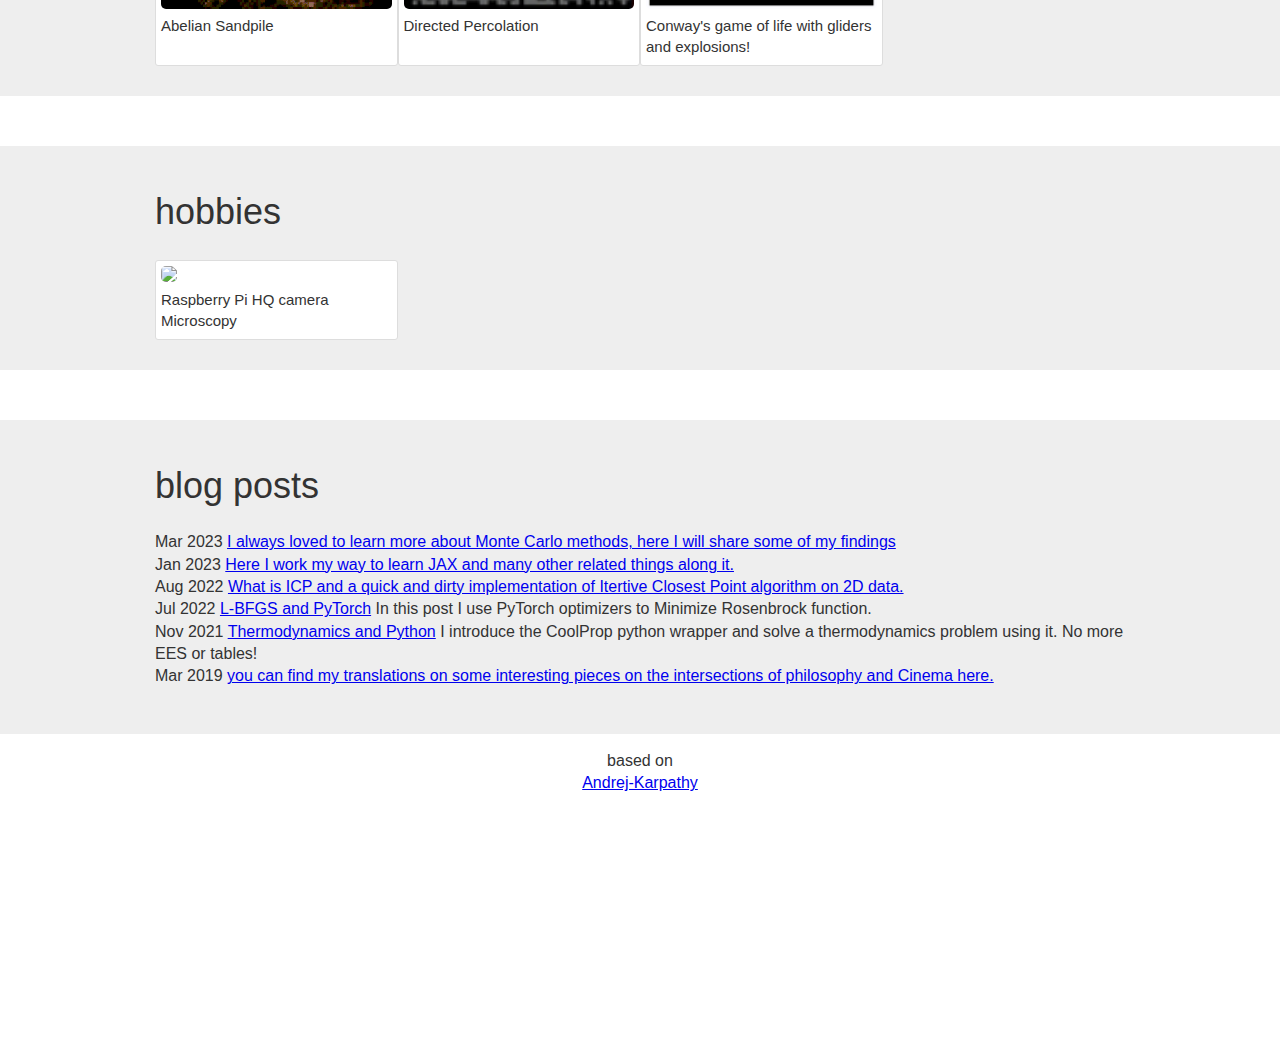
==== commit 80979805: "changed prof pic" ====
--- a/index.html
+++ b/index.html
@@ -13,7 +13,7 @@
     <div id="dhead" class="container">
       <div class="row">
         <div id="dpic">
-        <img src="./erfan_files/prof_pic_bu.jpeg" class="ppic">
+        <img src="./erfan_files/prof_pic.jpeg" class="ppic">
         </div>
         <div id="ddesc">
           <h1>Erfan Hamdi</h1>
